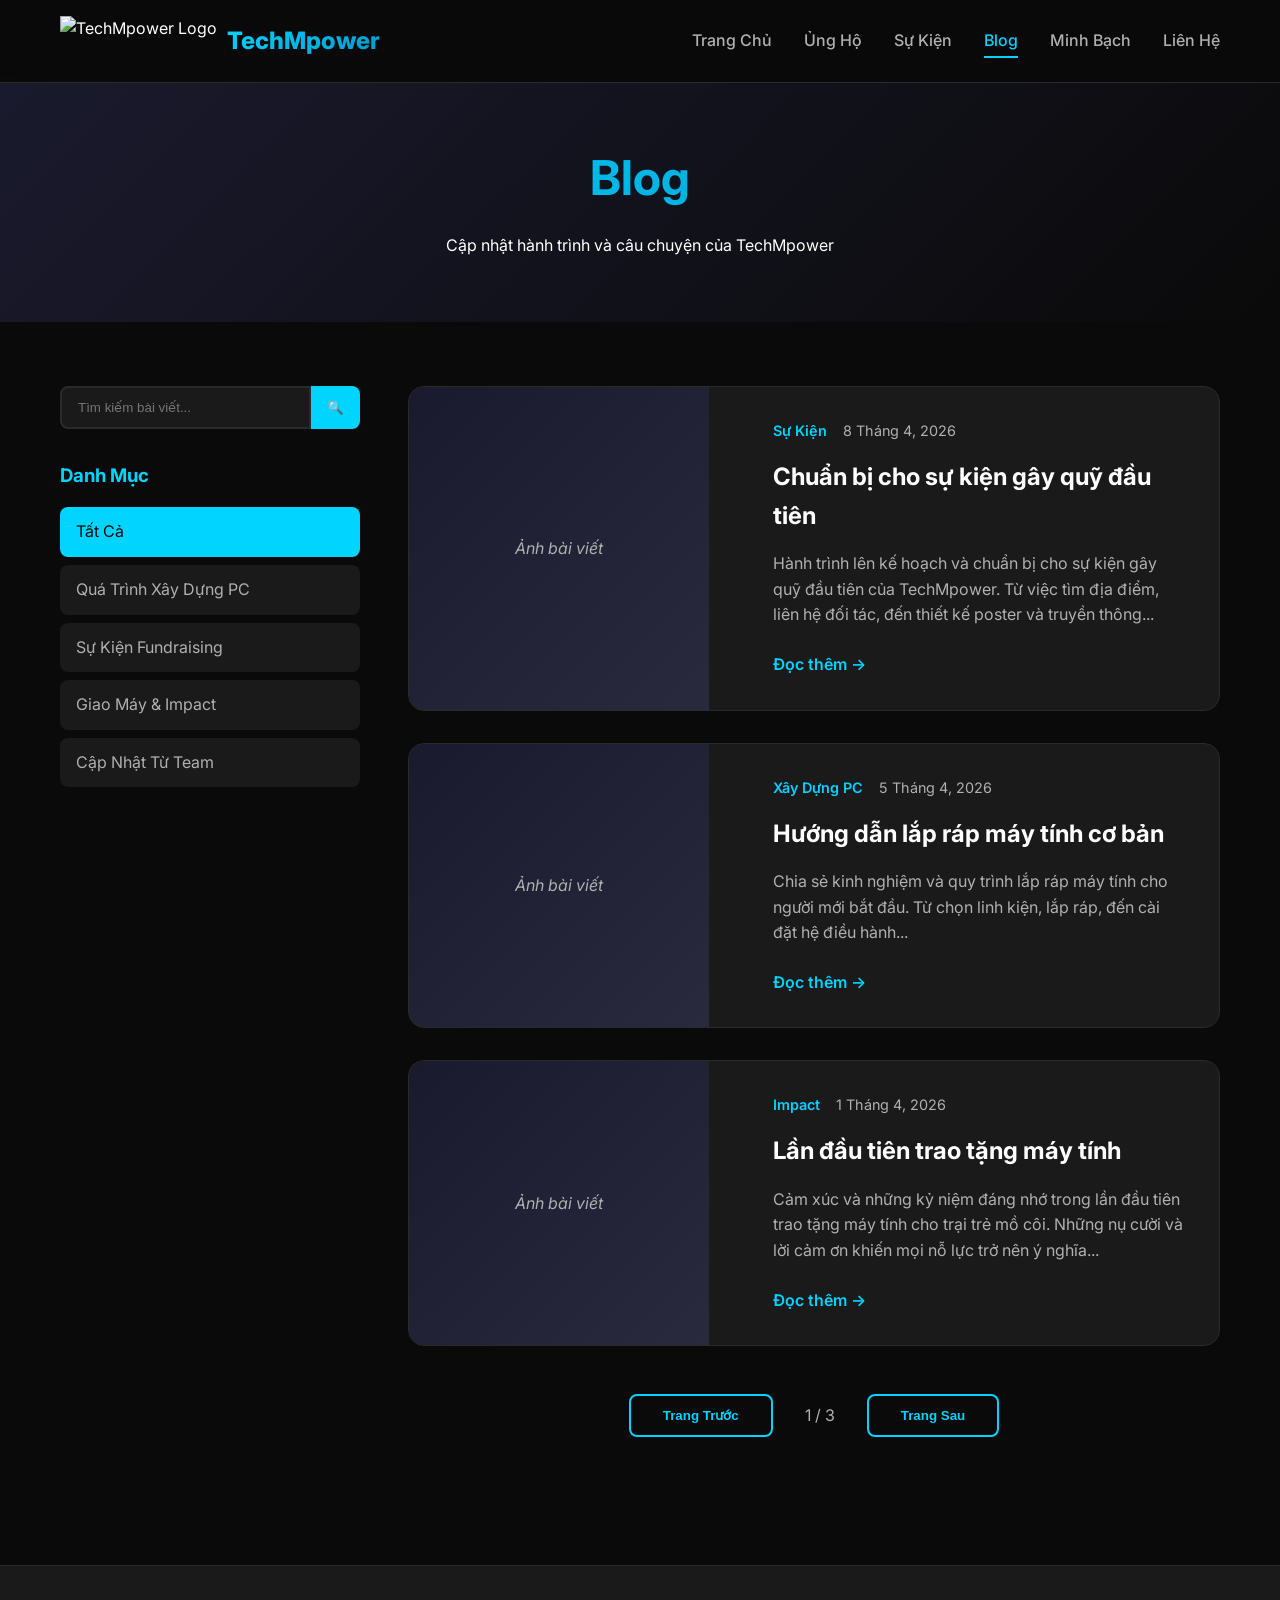
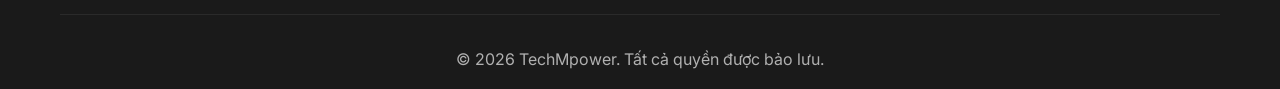
==== blog.html @ a967f3a5 "fix files structure" ====
<!DOCTYPE html>
<html lang="vi">
<head>
    <meta charset="UTF-8">
    <meta name="viewport" content="width=device-width, initial-scale=1.0">
    <title>Blog - TechMpower</title>
    <link rel="stylesheet" href="css/style.css">
    <link href="https://fonts.googleapis.com/css2?family=Inter:wght@300;400;600;700;800&display=swap" rel="stylesheet">
</head>
<body>
    <!-- PRELOADER -->
    <div class="preloader">
        <div class="preloader-content">
            <img src="logo.png" alt="TechMpower" class="preloader-logo">
            <div class="preloader-text">TechMpower</div>
            <div class="preloader-bar"></div>
        </div>
    </div>

    <nav class="navbar">
        <div class="container">
            <div class="nav-brand">
                <img src="logo.png" alt="TechMpower Logo" class="logo">
                <span class="brand-text">TechMpower</span>
            </div>
            <ul class="nav-menu">
                <li><a href="index.html">Trang Chủ</a></li>
                <li><a href="donate.html">Ủng Hộ</a></li>
                <li><a href="events.html">Sự Kiện</a></li>
                <li><a href="blog.html" class="active">Blog</a></li>
                <li><a href="transparency.html">Minh Bạch</a></li>
                <li><a href="contact.html">Liên Hệ</a></li>
            </ul>
            <div class="hamburger">
                <span></span>
                <span></span>
                <span></span>
            </div>
        </div>
    </nav>

    <section class="page-header reveal">
        <div class="container">
            <h1>Blog</h1>
            <p>Cập nhật hành trình và câu chuyện của TechMpower</p>
        </div>
    </section>

    <section class="blog-section reveal reveal-delay-1">
        <div class="container">
            <div class="blog-layout">
                <aside class="blog-sidebar reveal">
                    <div class="search-box">
                        <input type="text" placeholder="Tìm kiếm bài viết...">
                        <button>🔍</button>
                    </div>

                    <div class="categories">
                        <h3>Danh Mục</h3>
                        <ul>
                            <li><a href="#" class="active">Tất Cả</a></li>
                            <li><a href="#">Quá Trình Xây Dựng PC</a></li>
                            <li><a href="#">Sự Kiện Fundraising</a></li>
                            <li><a href="#">Giao Máy & Impact</a></li>
                            <li><a href="#">Cập Nhật Từ Team</a></li>
                        </ul>
                    </div>
                </aside>

                <main class="blog-main">
                    <div class="blog-posts">
                        <article class="blog-post-card reveal">
                            <div class="post-image placeholder">Ảnh bài viết</div>
                            <div class="post-content">
                                <div class="post-meta">
                                    <span class="category">Sự Kiện</span>
                                    <span class="date">8 Tháng 4, 2026</span>
                                </div>
                                <h3>Chuẩn bị cho sự kiện gây quỹ đầu tiên</h3>
                                <p>Hành trình lên kế hoạch và chuẩn bị cho sự kiện gây quỹ đầu tiên của TechMpower. Từ việc tìm địa điểm, liên hệ đối tác, đến thiết kế poster và truyền thông...</p>
                                <a href="#" class="read-more">Đọc thêm →</a>
                            </div>
                        </article>

                        <article class="blog-post-card reveal reveal-delay-1">
                            <div class="post-image placeholder">Ảnh bài viết</div>
                            <div class="post-content">
                                <div class="post-meta">
                                    <span class="category">Xây Dựng PC</span>
                                    <span class="date">5 Tháng 4, 2026</span>
                                </div>
                                <h3>Hướng dẫn lắp ráp máy tính cơ bản</h3>
                                <p>Chia sẻ kinh nghiệm và quy trình lắp ráp máy tính cho người mới bắt đầu. Từ chọn linh kiện, lắp ráp, đến cài đặt hệ điều hành...</p>
                                <a href="#" class="read-more">Đọc thêm →</a>
                            </div>
                        </article>

                        <article class="blog-post-card reveal reveal-delay-2">
                            <div class="post-image placeholder">Ảnh bài viết</div>
                            <div class="post-content">
                                <div class="post-meta">
                                    <span class="category">Impact</span>
                                    <span class="date">1 Tháng 4, 2026</span>
                                </div>
                                <h3>Lần đầu tiên trao tặng máy tính</h3>
                                <p>Cảm xúc và những kỷ niệm đáng nhớ trong lần đầu tiên trao tặng máy tính cho trại trẻ mồ côi. Những nụ cười và lời cảm ơn khiến mọi nỗ lực trở nên ý nghĩa...</p>
                                <a href="#" class="read-more">Đọc thêm →</a>
                            </div>
                        </article>
                    </div>

                    <div class="pagination reveal">
                        <button class="btn btn-secondary">Trang Trước</button>
                        <span class="page-numbers">1 / 3</span>
                        <button class="btn btn-secondary">Trang Sau</button>
                    </div>
                </main>
            </div>
        </div>
    </section>

    <footer class="footer reveal">
        <div class="container">
            <div class="footer-bottom">
                <p>&copy; 2026 TechMpower. Tất cả quyền được bảo lưu.</p>
            </div>
        </div>
    </footer>

    <script src="js/main.js"></script>
</body>
</html>
---- css/style.css ----
/* CSS Variables */
:root {
    --primary-color: #00d4ff;
    --secondary-color: #0099cc;
    --dark-bg: #0a0a0a;
    --card-bg: #1a1a1a;
    --text-primary: #ffffff;
    --text-secondary: #b0b0b0;
    --border-color: #2a2a2a;
    --success-color: #00ff88;
    --gradient-primary: linear-gradient(135deg, #00d4ff 0%, #0099cc 100%);
}

/* Reset & Base Styles */
* {
    margin: 0;
    padding: 0;
    box-sizing: border-box;
}

body {
    font-family: 'Inter', sans-serif;
    background-color: var(--dark-bg);
    color: var(--text-primary);
    line-height: 1.6;
    overflow-x: hidden;
}

.container {
    max-width: 1200px;
    margin: 0 auto;
    padding: 0 20px;
}

a {
    text-decoration: none;
    color: inherit;
    transition: all 0.3s ease;
}

/* Navigation */
.navbar {
    background: rgba(10, 10, 10, 0.95);
    backdrop-filter: blur(10px);
    position: fixed;
    width: 100%;
    top: 0;
    z-index: 1000;
    border-bottom: 1px solid var(--border-color);
}

.navbar .container {
    display: flex;
    justify-content: space-between;
    align-items: center;
    padding: 1rem 20px;
}

.nav-brand {
    display: flex;
    align-items: center;
    gap: 10px;
}

.logo {
    height: 50px;
    width: auto;
}

.brand-text {
    font-size: 1.5rem;
    font-weight: 800;
    background: var(--gradient-primary);
    -webkit-background-clip: text;
    -webkit-text-fill-color: transparent;
    background-clip: text;
}

.nav-menu {
    display: flex;
    list-style: none;
    gap: 2rem;
}

.nav-menu a {
    color: var(--text-secondary);
    font-weight: 500;
    position: relative;
    padding: 0.5rem 0;
}

.nav-menu a:hover,
.nav-menu a.active {
    color: var(--primary-color);
}

.nav-menu a::after {
    content: '';
    position: absolute;
    bottom: 0;
    left: 0;
    width: 0;
    height: 2px;
    background: var(--primary-color);
    transition: width 0.3s ease;
}

.nav-menu a:hover::after,
.nav-menu a.active::after {
    width: 100%;
}

.hamburger {
    display: none;
    flex-direction: column;
    gap: 5px;
    cursor: pointer;
}

.hamburger span {
    width: 25px;
    height: 3px;
    background: var(--text-primary);
    transition: all 0.3s ease;
}

/* Buttons */
.btn {
    display: inline-block;
    padding: 0.75rem 2rem;
    border-radius: 8px;
    font-weight: 600;
    cursor: pointer;
    border: none;
    transition: all 0.3s ease;
    text-align: center;
}

.btn-primary {
    background: var(--gradient-primary);
    color: var(--dark-bg);
}

.btn-primary:hover {
    transform: translateY(-2px);
    box-shadow: 0 10px 30px rgba(0, 212, 255, 0.3);
}

.btn-secondary {
    background: transparent;
    color: var(--primary-color);
    border: 2px solid var(--primary-color);
}

.btn-secondary:hover {
    background: var(--primary-color);
    color: var(--dark-bg);
}

.btn-outline {
    background: transparent;
    color: var(--text-primary);
    border: 2px solid var(--border-color);
}

.btn-outline:hover {
    border-color: var(--primary-color);
    color: var(--primary-color);
}

.btn-large {
    padding: 1rem 3rem;
    font-size: 1.1rem;
}

/* Hero Section */
.hero {
    margin-top: 76px;
    min-height: 90vh;
    display: flex;
    align-items: center;
    justify-content: center;
    position: relative;
    background: radial-gradient(circle at center, #1a1a2e 0%, var(--dark-bg) 100%);
    overflow: hidden;
}

.hero::before {
    content: '';
    position: absolute;
    width: 200%;
    height: 200%;
    background: repeating-linear-gradient(
        45deg,
        transparent,
        transparent 10px,
        rgba(0, 212, 255, 0.03) 10px,
        rgba(0, 212, 255, 0.03) 20px
    );
    animation: slide 20s linear infinite;
}

@keyframes slide {
    0% { transform: translate(-50%, -50%); }
    100% { transform: translate(0, 0); }
}

.hero-content {
    text-align: center;
    z-index: 1;
    max-width: 800px;
    padding: 2rem;
}

.hero-title {
    font-size: 3.5rem;
    font-weight: 800;
    margin-bottom: 1rem;
    line-height: 1.2;
}

.hero-title .highlight {
    background: var(--gradient-primary);
    -webkit-background-clip: text;
    -webkit-text-fill-color: transparent;
    background-clip: text;
}

.hero-subtitle {
    font-size: 1.5rem;
    color: var(--text-secondary);
    margin-bottom: 2rem;
}

/* Impact Banner */
.impact-banner {
    background: var(--gradient-primary);
    padding: 3rem 0;
    text-align: center;
}

.banner-content h2 {
    font-size: 2.5rem;
    margin: 1rem 0;
    color: var(--dark-bg);
}

.banner-icon {
    font-size: 4rem;
}

/* Impact Counters */
.impact-counters {
    padding: 4rem 0;
    background: var(--card-bg);
}

.counters-grid {
    display: grid;
    grid-template-columns: repeat(auto-fit, minmax(250px, 1fr));
    gap: 2rem;
    text-align: center;
}

.counter-item {
    padding: 2rem;
}

.counter-number {
    font-size: 3rem;
    font-weight: 800;
    color: var(--primary-color);
    margin-bottom: 0.5rem;
}

.counter-label {
    color: var(--text-secondary);
    font-size: 1.1rem;
}

/* Section Headers */
.section-header {
    text-align: center;
    margin-bottom: 3rem;
}

.section-header h2 {
    font-size: 2.5rem;
    margin-bottom: 1rem;
}

.divider {
    width: 80px;
    height: 4px;
    background: var(--gradient-primary);
    margin: 0 auto;
    border-radius: 2px;
}

/* About Section */
.about-section {
    padding: 5rem 0;
}

.about-content {
    max-width: 800px;
    margin: 0 auto;
    text-align: center;
    font-size: 1.2rem;
    color: var(--text-secondary);
}

.about-content p {
    margin-bottom: 1.5rem;
}

/* Process Section */
.process-section {
    padding: 5rem 0;
    background: var(--card-bg);
}

.process-grid {
    display: grid;
    grid-template-columns: repeat(auto-fit, minmax(300px, 1fr));
    gap: 2rem;
}

.process-card {
    background: var(--dark-bg);
    padding: 3rem 2rem;
    border-radius: 16px;
    text-align: center;
    border: 1px solid var(--border-color);
    transition: all 0.3s ease;
    position: relative;
    overflow: hidden;
}

.process-card::before {
    content: '';
    position: absolute;
    top: 0;
    left: 0;
    width: 100%;
    height: 4px;
    background: var(--gradient-primary);
    transform: scaleX(0);
    transition: transform 0.3s ease;
}

.process-card:hover {
    transform: translateY(-10px);
    border-color: var(--primary-color);
}

.process-card:hover::before {
    transform: scaleX(1);
}

.process-number {
    font-size: 4rem;
    font-weight: 800;
    color: rgba(0, 212, 255, 0.1);
    position: absolute;
    top: 1rem;
    right: 2rem;
}

.process-icon {
    font-size: 3rem;
    margin-bottom: 1rem;
}

.process-card h3 {
    font-size: 1.5rem;
    margin-bottom: 1rem;
    color: var(--primary-color);
}

/* YouTube Section */
.youtube-section {
    padding: 5rem 0;
}

.youtube-placeholder {
    background: var(--card-bg);
    border: 2px dashed var(--border-color);
    border-radius: 16px;
    padding: 5rem 2rem;
    text-align: center;
}

.placeholder-content {
    max-width: 600px;
    margin: 0 auto;
}

.placeholder-icon {
    font-size: 5rem;
    margin-bottom: 1rem;
}

/* Blog Preview */
.blog-preview {
    padding: 5rem 0;
    background: var(--card-bg);
}

.blog-grid {
    display: grid;
    grid-template-columns: repeat(auto-fit, minmax(300px, 1fr));
    gap: 2rem;
    margin-bottom: 3rem;
}

.blog-card {
    background: var(--dark-bg);
    border-radius: 16px;
    overflow: hidden;
    border: 1px solid var(--border-color);
    transition: all 0.3s ease;
}

.blog-card:hover {
    transform: translateY(-5px);
    border-color: var(--primary-color);
}

.blog-image {
    height: 200px;
    background: linear-gradient(135deg, #1a1a2e 0%, #2a2a3e 100%);
    display: flex;
    align-items: center;
    justify-content: center;
    color: var(--text-secondary);
}

.blog-content {
    padding: 1.5rem;
}

.blog-category {
    display: inline-block;
    padding: 0.25rem 0.75rem;
    background: rgba(0, 212, 255, 0.1);
    color: var(--primary-color);
    border-radius: 20px;
    font-size: 0.85rem;
    margin-bottom: 1rem;
}

.blog-content h3 {
    margin-bottom: 1rem;
    font-size: 1.3rem;
}

.blog-content p {
    color: var(--text-secondary);
    margin-bottom: 1rem;
}

.read-more {
    color: var(--primary-color);
    font-weight: 600;
}

.text-center {
    text-align: center;
}

/* Page Header */
.page-header {
    margin-top: 76px;
    padding: 4rem 0;
    background: linear-gradient(135deg, #1a1a2e 0%, var(--dark-bg) 100%);
    text-align: center;
}

.page-header h1 {
    font-size: 3rem;
    margin-bottom: 1rem;
    background: var(--gradient-primary);
    -webkit-background-clip: text;
    -webkit-text-fill-color: transparent;
    background-clip: text;
}

/* Donate Page Styles */
.donation-section {
    padding: 4rem 0;
}

.donation-banner {
    background: var(--gradient-primary);
    padding: 2rem;
    border-radius: 16px;
    text-align: center;
    margin-bottom: 3rem;
}

.donation-banner h2 {
    color: var(--dark-bg);
    font-size: 2rem;
}

.donation-tiers {
    display: grid;
    grid-template-columns: repeat(auto-fit, minmax(280px, 1fr));
    gap: 2rem;
    margin-bottom: 4rem;
}

.tier-card {
    background: var(--card-bg);
    padding: 2.5rem 2rem;
    border-radius: 16px;
    border: 2px solid var(--border-color);
    text-align: center;
    position: relative;
    transition: all 0.3s ease;
}

.tier-card.featured {
    border-color: var(--primary-color);
    transform: scale(1.05);
}

.tier-badge {
    position: absolute;
    top: -12px;
    left: 50%;
    transform: translateX(-50%);
    background: var(--gradient-primary);
    color: var(--dark-bg);
    padding: 0.5rem 1.5rem;
    border-radius: 20px;
    font-weight: 700;
    font-size: 0.9rem;
}

.tier-price {
    font-size: 2rem;
    font-weight: 800;
    color: var(--primary-color);
    margin: 1.5rem 0;
}

.tier-features {
    list-style: none;
    margin: 2rem 0;
    text-align: left;
}

.tier-features li {
    padding: 0.75rem 0;
    border-bottom: 1px solid var(--border-color);
    color: var(--text-secondary);
}

.tier-features li:last-child {
    border-bottom: none;
}

.custom-input {
    width: 100%;
    padding: 1rem;
    background: var(--dark-bg);
    border: 2px solid var(--border-color);
    border-radius: 8px;
    color: var(--text-primary);
    font-size: 1.1rem;
    margin-bottom: 1rem;
    text-align: center;
}

.payment-methods {
    margin-bottom: 4rem;
}

.payment-methods h3 {
    text-align: center;
    font-size: 2rem;
    margin-bottom: 2rem;
}

.payment-grid {
    display: grid;
    grid-template-columns: repeat(auto-fit, minmax(300px, 1fr));
    gap: 2rem;
    margin-bottom: 2rem;
}

.payment-card {
    background: var(--card-bg);
    padding: 2rem;
    border-radius: 16px;
    border: 1px solid var(--border-color);
}

.payment-card h4 {
    margin-bottom: 1.5rem;
    color: var(--primary-color);
}

.qr-placeholder {
    background: var(--dark-bg);
    border: 2px dashed var(--border-color);
    border-radius: 8px;
    padding: 3rem 1rem;
    text-align: center;
    margin-bottom: 1.5rem;
}

.bank-info p {
    margin: 0.75rem 0;
    color: var(--text-secondary);
}

.payment-instruction {
    background: var(--card-bg);
    padding: 2rem;
    border-radius: 16px;
    border-left: 4px solid var(--primary-color);
}

.payment-instruction ol {
    margin-left: 1.5rem;
    color: var(--text-secondary);
}

.payment-instruction li {
    margin: 0.75rem 0;
}

.progress-section {
    background: var(--card-bg);
    padding: 3rem 2rem;
    border-radius: 16px;
    margin-bottom: 3rem;
}

.progress-section h3 {
    text-align: center;
    margin-bottom: 2rem;
    font-size: 1.8rem;
}

.progress-container {
    max-width: 800px;
    margin: 0 auto;
}

.progress-info {
    display: flex;
    justify-content: space-between;
    margin-bottom: 1rem;
    color: var(--text-secondary);
}

.progress-bar {
    height: 30px;
    background: var(--dark-bg);
    border-radius: 15px;
    overflow: hidden;
    margin-bottom: 1rem;
}

.progress-fill {
    height: 100%;
    background: var(--gradient-primary);
    border-radius: 15px;
    transition: width 0.5s ease;
}

.progress-text {
    text-align: center;
    color: var(--text-secondary);
}

.transparency-notice {
    text-align: center;
    padding: 3rem;
    background: var(--card-bg);
    border-radius: 16px;
}

.transparency-notice h3 {
    font-size: 2rem;
    margin-bottom: 1rem;
    color: var(--success-color);
}

/* Events Page */
.events-section {
    padding: 4rem 0;
}

.section-title {
    font-size: 2rem;
    margin: 3rem 0 2rem;
    padding-bottom: 1rem;
    border-bottom: 2px solid var(--border-color);
}

.events-list {
    display: flex;
    flex-direction: column;
    gap: 2rem;
}

.event-card {
    display: flex;
    gap: 2rem;
    background: var(--card-bg);
    padding: 2rem;
    border-radius: 16px;
    border: 1px solid var(--border-color);
    transition: all 0.3s ease;
}

.event-card:hover {
    border-color: var(--primary-color);
    transform: translateX(10px);
}

.event-card.past {
    opacity: 0.7;
}

.event-date {
    display: flex;
    flex-direction: column;
    align-items: center;
    justify-content: center;
    background: var(--gradient-primary);
    color: var(--dark-bg);
    padding: 1.5rem;
    border-radius: 12px;
    min-width: 100px;
}

.event-date .day {
    font-size: 2.5rem;
    font-weight: 800;
    line-height: 1;
}

.event-date .month {
    font-size: 1rem;
    font-weight: 600;
}

.event-content h3 {
    font-size: 1.5rem;
    margin-bottom: 0.5rem;
    color: var(--primary-color);
}

.event-meta {
    color: var(--text-secondary);
    margin-bottom: 1rem;
}

.event-tags {
    display: flex;
    gap: 0.5rem;
    margin-top: 1rem;
}

.tag {
    padding: 0.25rem 0.75rem;
    background: rgba(0, 212, 255, 0.1);
    color: var(--primary-color);
    border-radius: 20px;
    font-size: 0.85rem;
}

.event-result {
    margin-top: 1rem;
    padding: 1rem;
    background: rgba(0, 255, 136, 0.1);
    border-left: 4px solid var(--success-color);
    border-radius: 4px;
}

/* Blog Page */
.blog-section {
    padding: 4rem 0;
}

.blog-layout {
    display: grid;
    grid-template-columns: 300px 1fr;
    gap: 3rem;
}

.blog-sidebar {
    position: sticky;
    top: 100px;
    height: fit-content;
}

.search-box {
    display: flex;
    margin-bottom: 2rem;
}

.search-box input {
    flex: 1;
    padding: 0.75rem 1rem;
    background: var(--card-bg);
    border: 2px solid var(--border-color);
    border-radius: 8px 0 0 8px;
    color: var(--text-primary);
}

.search-box button {
    padding: 0.75rem 1rem;
    background: var(--primary-color);
    border: none;
    border-radius: 0 8px 8px 0;
    cursor: pointer;
}

.categories h3 {
    margin-bottom: 1rem;
    color: var(--primary-color);
}

.categories ul {
    list-style: none;
}

.categories li {
    margin: 0.5rem 0;
}

.categories a {
    display: block;
    padding: 0.75rem 1rem;
    background: var(--card-bg);
    border-radius: 8px;
    color: var(--text-secondary);
    transition: all 0.3s ease;
}

.categories a:hover,
.categories a.active {
    background: var(--primary-color);
    color: var(--dark-bg);
}

.blog-posts {
    display: flex;
    flex-direction: column;
    gap: 2rem;
}

.blog-post-card {
    display: flex;
    gap: 2rem;
    background: var(--card-bg);
    border-radius: 16px;
    overflow: hidden;
    border: 1px solid var(--border-color);
    transition: all 0.3s ease;
}

.blog-post-card:hover {
    border-color: var(--primary-color);
}

.post-image {
    width: 300px;
    min-height: 200px;
    background: linear-gradient(135deg, #1a1a2e 0%, #2a2a3e 100%);
    display: flex;
    align-items: center;
    justify-content: center;
    color: var(--text-secondary);
}

.post-content {
    padding: 2rem;
    flex: 1;
}

.post-meta {
    display: flex;
    gap: 1rem;
    margin-bottom: 1rem;
    font-size: 0.9rem;
}

.post-meta .category {
    color: var(--primary-color);
    font-weight: 600;
}

.post-meta .date {
    color: var(--text-secondary);
}

.post-content h3 {
    font-size: 1.5rem;
    margin-bottom: 1rem;
}

.post-content p {
    color: var(--text-secondary);
    margin-bottom: 1.5rem;
}

.pagination {
    display: flex;
    justify-content: center;
    align-items: center;
    gap: 2rem;
    margin-top: 3rem;
}

.page-numbers {
    color: var(--text-secondary);
}

/* Transparency Page */
.transparency-section {
    padding: 4rem 0;
}

.commitment-box {
    background: var(--card-bg);
    padding: 2rem;
    border-radius: 16px;
    margin-bottom: 3rem;
    border-left: 4px solid var(--success-color);
}

.commitment-box h2 {
    margin-bottom: 1.5rem;
    color: var(--success-color);
}

.commitment-box ul {
    list-style: none;
    display: grid;
    grid-template-columns: repeat(auto-fit, minmax(250px, 1fr));
    gap: 1rem;
}

.commitment-box li {
    padding: 0.5rem 0;
    color: var(--text-secondary);
}

.financial-overview {
    margin-bottom: 4rem;
}

.financial-overview h3 {
    text-align: center;
    margin-bottom: 2rem;
    font-size: 2rem;
}

.overview-cards {
    display: grid;
    grid-template-columns: repeat(auto-fit, minmax(250px, 1fr));
    gap: 2rem;
}

.overview-card {
    background: var(--card-bg);
    padding: 2rem;
    border-radius: 16px;
    text-align: center;
    border: 1px solid var(--border-color);
}

.overview-card h4 {
    color: var(--text-secondary);
    margin-bottom: 1rem;
}

.overview-card .amount {
    font-size: 2rem;
    font-weight: 800;
    color: var(--primary-color);
}

.cost-breakdown {
    background: var(--card-bg);
    padding: 3rem;
    border-radius: 16px;
    margin-bottom: 4rem;
}

.cost-breakdown h3 {
    margin-bottom: 2rem;
    font-size: 1.8rem;
}

.breakdown-list {
    max-width: 600px;
    margin: 0 auto;
}

.breakdown-item {
    display: flex;
    justify-content: space-between;
    padding: 1rem 0;
    border-bottom: 1px solid var(--border-color);
    color: var(--text-secondary);
}

.breakdown-total {
    display: flex;
    justify-content: space-between;
    padding: 1.5rem 0;
    font-weight: 800;
    font-size: 1.2rem;
    color: var(--primary-color);
    border-top: 2px solid var(--primary-color);
    margin-top: 1rem;
}

.recent-transactions {
    margin-bottom: 4rem;
}

.recent-transactions h3 {
    margin-bottom: 2rem;
    font-size: 1.8rem;
}

.table-container {
    overflow-x: auto;
}

.transactions-table {
    width: 100%;
    background: var(--card-bg);
    border-radius: 16px;
    overflow: hidden;
    border: 1px solid var(--border-color);
}

.transactions-table th,
.transactions-table td {
    padding: 1rem;
    text-align: left;
    border-bottom: 1px solid var(--border-color);
}

.transactions-table th {
    background: var(--dark-bg);
    font-weight: 600;
    color: var(--primary-color);
}

.transactions-table a {
    color: var(--primary-color);
}

.delivery-proof {
    margin-bottom: 4rem;
}

.delivery-proof h3 {
    margin-bottom: 2rem;
    font-size: 1.8rem;
}

.proof-grid {
    display: grid;
    grid-template-columns: repeat(auto-fit, minmax(300px, 1fr));
    gap: 2rem;
}

.proof-item {
    background: var(--card-bg);
    border: 2px dashed var(--border-color);
    border-radius: 16px;
    padding: 3rem 2rem;
    text-align: center;
    color: var(--text-secondary);
}

/* Contact Page */
.contact-section {
    padding: 4rem 0;
}

.contact-grid {
    display: grid;
    grid-template-columns: 1fr 1fr;
    gap: 4rem;
}

.contact-form-wrapper h3,
.contact-info h4 {
    margin-bottom: 2rem;
    font-size: 1.8rem;
    color: var(--primary-color);
}

.contact-form .form-group {
    margin-bottom: 1.5rem;
}

.contact-form label {
    display: block;
    margin-bottom: 0.5rem;
    color: var(--text-secondary);
}

.contact-form input,
.contact-form textarea {
    width: 100%;
    padding: 1rem;
    background: var(--card-bg);
    border: 2px solid var(--border-color);
    border-radius: 8px;
    color: var(--text-primary);
    font-family: inherit;
    transition: border-color 0.3s ease;
}

.contact-form input:focus,
.contact-form textarea:focus {
    outline: none;
    border-color: var(--primary-color);
}

.info-card {
    background: var(--card-bg);
    padding: 2rem;
    border-radius: 16px;
    margin-bottom: 2rem;
}

.info-item {
    display: flex;
    gap: 1rem;
    margin: 1.5rem 0;
    align-items: flex-start;
}

.info-item .icon {
    font-size: 1.5rem;
}

.info-item strong {
    display: block;
    margin-bottom: 0.25rem;
    color: var(--primary-color);
}

.info-item p {
    color: var(--text-secondary);
}

.social-grid {
    display: grid;
    grid-template-columns: repeat(3, 1fr);
    gap: 1rem;
}

.social-link {
    display: flex;
    flex-direction: column;
    align-items: center;
    padding: 1.5rem;
    background: var(--card-bg);
    border-radius: 12px;
    border: 2px solid var(--border-color);
    transition: all 0.3s ease;
}

.social-link:hover {
    border-color: var(--primary-color);
    transform: translateY(-5px);
}

.social-link span {
    font-size: 2rem;
    margin-bottom: 0.5rem;
}

/* Footer */
.footer {
    background: var(--card-bg);
    padding: 3rem 0 1rem;
    margin-top: 4rem;
    border-top: 1px solid var(--border-color);
}

.footer-content {
    display: grid;
    grid-template-columns: repeat(auto-fit, minmax(250px, 1fr));
    gap: 3rem;
    margin-bottom: 2rem;
}

.footer-brand img {
    height: 60px;
    margin-bottom: 1rem;
}

.footer-brand p {
    color: var(--text-secondary);
}

.footer-links h4,
.footer-contact h4 {
    margin-bottom: 1.5rem;
    color: var(--primary-color);
}

.footer-links ul {
    list-style: none;
}

.footer-links li {
    margin: 0.75rem 0;
}

.footer-links a {
    color: var(--text-secondary);
}

.footer-links a:hover {
    color: var(--primary-color);
}

.footer-contact p {
    color: var(--text-secondary);
    margin: 0.75rem 0;
}

.footer-bottom {
    text-align: center;
    padding-top: 2rem;
    border-top: 1px solid var(--border-color);
    color: var(--text-secondary);
}

/* Placeholder styling */
.placeholder {
    background: linear-gradient(135deg, #1a1a2e 0%, #2a2a3e 100%);
    display: flex;
    align-items: center;
    justify-content: center;
    color: var(--text-secondary);
    font-style: italic;
}

/* Responsive Design */
@media (max-width: 968px) {
    .nav-menu {
        position: fixed;
        left: -100%;
        top: 76px;
        flex-direction: column;
        background: var(--card-bg);
        width: 100%;
        text-align: center;
        transition: 0.3s;
        padding: 2rem 0;
        gap: 0;
    }

    .nav-menu.active {
        left: 0;
    }

    .nav-menu li {
        margin: 1rem 0;
    }

    .hamburger {
        display: flex;
    }

    .hamburger.active span:nth-child(1) {
        transform: rotate(45deg) translate(5px, 5px);
    }

    .hamburger.active span:nth-child(2) {
        opacity: 0;
    }

    .hamburger.active span:nth-child(3) {
        transform: rotate(-45deg) translate(7px, -6px);
    }

    .hero-title {
        font-size: 2.5rem;
    }

    .blog-layout {
        grid-template-columns: 1fr;
    }

    .blog-sidebar {
        position: static;
    }

    .contact-grid {
        grid-template-columns: 1fr;
    }

    .blog-post-card {
        flex-direction: column;
    }

    .post-image {
        width: 100%;
        min-height: 200px;
    }

    .event-card {
        flex-direction: column;
    }

    .tier-card.featured {
        transform: scale(1);
    }
}

@media (max-width: 600px) {
    .hero-title {
        font-size: 2rem;
    }

    .hero-subtitle {
        font-size: 1.2rem;
    }

    .banner-content h2 {
        font-size: 1.5rem;
    }

    .counters-grid {
        grid-template-columns: 1fr;
    }

    .process-grid,
    .donation-tiers,
    .payment-grid {
        grid-template-columns: 1fr;
    }

    .social-grid {
        grid-template-columns: 1fr;
    }
}

/* ========== PRELOADER ========== */
.preloader {
    position: fixed;
    top: 0; left: 0;
    width: 100%; height: 100%;
    background: var(--dark-bg);
    display: flex;
    align-items: center;
    justify-content: center;
    z-index: 9999;
    transition: opacity 0.6s ease, visibility 0.6s ease;
}

.preloader.hidden {
    opacity: 0;
    visibility: hidden;
    pointer-events: none;
}

.preloader-content {
    text-align: center;
}

.preloader-logo {
    width: 120px;
    animation: logoPulse 1.8s infinite ease-in-out;
    filter: drop-shadow(0 0 15px rgba(0, 212, 255, 0.6));
}

.preloader-text {
    font-size: 1.8rem;
    font-weight: 800;
    background: var(--gradient-primary);
    -webkit-background-clip: text;
    -webkit-text-fill-color: transparent;
    background-clip: text;
    margin: 1rem 0 1.5rem;
    letter-spacing: 2px;
}

.preloader-bar {
    width: 220px;
    height: 4px;
    background: var(--card-bg);
    border-radius: 2px;
    overflow: hidden;
    margin: 0 auto;
}

.preloader-bar::after {
    content: '';
    display: block;
    width: 40%;
    height: 100%;
    background: var(--gradient-primary);
    border-radius: 2px;
    animation: loadSlide 1.2s ease-in-out infinite;
}

@keyframes logoPulse {
    0%, 100% { transform: scale(1); filter: drop-shadow(0 0 15px rgba(0, 212, 255, 0.6)); }
    50% { transform: scale(1.08); filter: drop-shadow(0 0 25px rgba(0, 212, 255, 0.9)); }
}

@keyframes loadSlide {
    0% { transform: translateX(-100%); }
    100% { transform: translateX(250%); }
}

/* ========== SCROLL REVEAL ========== */
.reveal {
    opacity: 0;
    transform: translateY(30px);
    transition: opacity 0.8s cubic-bezier(0.4, 0, 0.2, 1), 
                transform 0.8s cubic-bezier(0.4, 0, 0.2, 1);
}

.reveal.active {
    opacity: 1;
    transform: translateY(0);
}

.reveal-delay-1 { transition-delay: 0.1s; }
.reveal-delay-2 { transition-delay: 0.2s; }
.reveal-delay-3 { transition-delay: 0.3s; }

/* Accessibility: Respect reduced motion */
@media (prefers-reduced-motion: reduce) {
    .preloader { display: none; }
    .reveal { opacity: 1; transform: none; transition: none; }
}
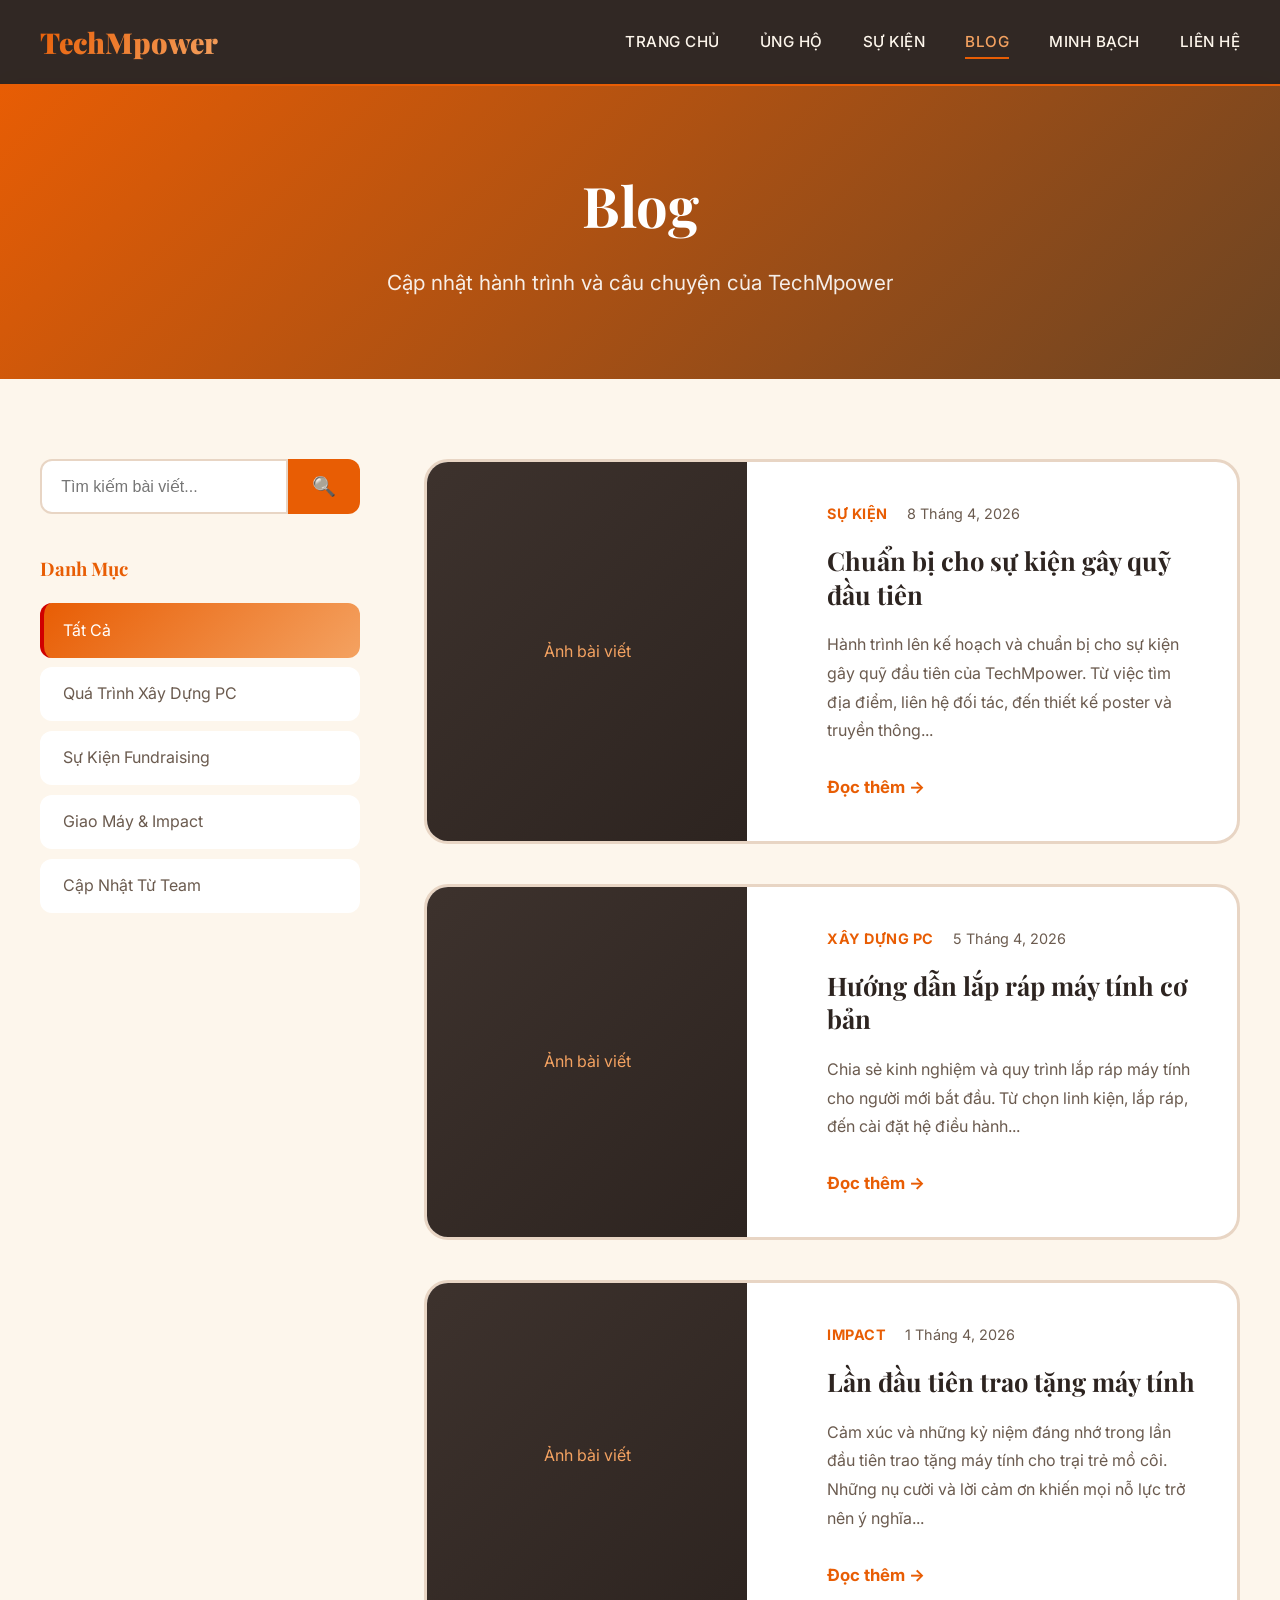
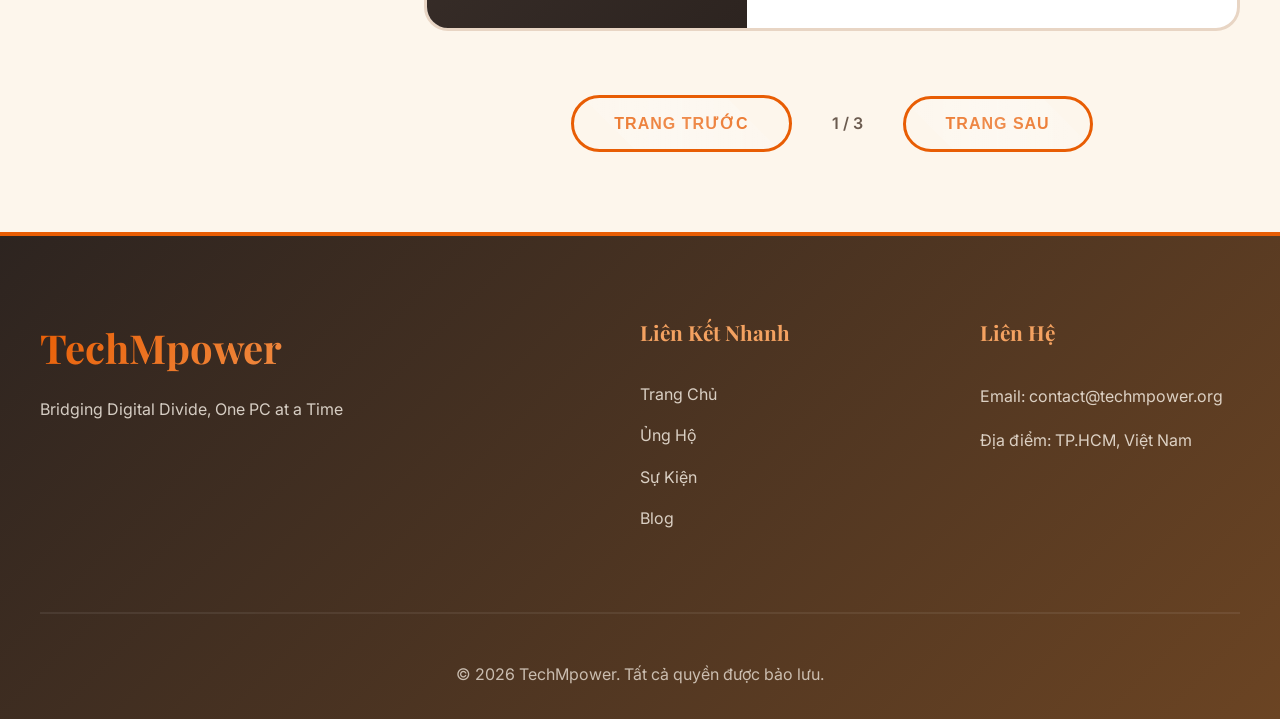
==== commit 20376870: "fff" ====
--- a/blog.html
+++ b/blog.html
@@ -5,22 +5,21 @@
     <meta name="viewport" content="width=device-width, initial-scale=1.0">
     <title>Blog - TechMpower</title>
     <link rel="stylesheet" href="css/style.css">
-    <link href="https://fonts.googleapis.com/css2?family=Inter:wght@300;400;600;700;800&display=swap" rel="stylesheet">
+    <link href="https://fonts.googleapis.com/css2?family=Inter:wght@300;400;600;700;800&family=Playfair+Display:wght@700;900&display=swap" rel="stylesheet">
 </head>
 <body>
     <!-- PRELOADER -->
     <div class="preloader">
         <div class="preloader-content">
-            <img src="logo.png" alt="TechMpower" class="preloader-logo">
-            <div class="preloader-text">TechMpower</div>
+            <div class="preloader-text animated-gradient">TechMpower</div>
             <div class="preloader-bar"></div>
         </div>
     </div>
 
+    <!-- Navigation -->
     <nav class="navbar">
         <div class="container">
             <div class="nav-brand">
-                <img src="logo.png" alt="TechMpower Logo" class="logo">
                 <span class="brand-text">TechMpower</span>
             </div>
             <ul class="nav-menu">
@@ -39,23 +38,25 @@
         </div>
     </nav>
 
-    <section class="page-header reveal">
+    <!-- Page Header -->
+    <section class="page-header page-header-warm reveal">
         <div class="container">
-            <h1>Blog</h1>
-            <p>Cập nhật hành trình và câu chuyện của TechMpower</p>
+            <h1 class="page-title-editorial">Blog</h1>
+            <p class="page-subtitle-editorial">Cập nhật hành trình và câu chuyện của TechMpower</p>
         </div>
     </section>
 
-    <section class="blog-section reveal reveal-delay-1">
+    <!-- Blog Section -->
+    <section class="blog-section blog-warm reveal reveal-delay-1">
         <div class="container">
-            <div class="blog-layout">
-                <aside class="blog-sidebar reveal">
-                    <div class="search-box">
+            <div class="blog-layout blog-layout-editorial">
+                <aside class="blog-sidebar blog-sidebar-editorial reveal">
+                    <div class="search-box search-box-editorial">
                         <input type="text" placeholder="Tìm kiếm bài viết...">
                         <button>🔍</button>
                     </div>
 
-                    <div class="categories">
+                    <div class="categories categories-editorial">
                         <h3>Danh Mục</h3>
                         <ul>
                             <li><a href="#" class="active">Tất Cả</a></li>
@@ -68,12 +69,12 @@
                 </aside>
 
                 <main class="blog-main">
-                    <div class="blog-posts">
-                        <article class="blog-post-card reveal">
-                            <div class="post-image placeholder">Ảnh bài viết</div>
+                    <div class="blog-posts blog-posts-editorial">
+                        <article class="blog-post-card blog-post-card-editorial reveal">
+                            <div class="post-image-placeholder">Ảnh bài viết</div>
                             <div class="post-content">
                                 <div class="post-meta">
-                                    <span class="category">Sự Kiện</span>
+                                    <span class="category category-editorial">Sự Kiện</span>
                                     <span class="date">8 Tháng 4, 2026</span>
                                 </div>
                                 <h3>Chuẩn bị cho sự kiện gây quỹ đầu tiên</h3>
@@ -82,11 +83,11 @@
                             </div>
                         </article>
 
-                        <article class="blog-post-card reveal reveal-delay-1">
-                            <div class="post-image placeholder">Ảnh bài viết</div>
+                        <article class="blog-post-card blog-post-card-editorial reveal reveal-delay-1">
+                            <div class="post-image-placeholder">Ảnh bài viết</div>
                             <div class="post-content">
                                 <div class="post-meta">
-                                    <span class="category">Xây Dựng PC</span>
+                                    <span class="category category-editorial">Xây Dựng PC</span>
                                     <span class="date">5 Tháng 4, 2026</span>
                                 </div>
                                 <h3>Hướng dẫn lắp ráp máy tính cơ bản</h3>
@@ -95,11 +96,11 @@
                             </div>
                         </article>
 
-                        <article class="blog-post-card reveal reveal-delay-2">
-                            <div class="post-image placeholder">Ảnh bài viết</div>
+                        <article class="blog-post-card blog-post-card-editorial reveal reveal-delay-2">
+                            <div class="post-image-placeholder">Ảnh bài viết</div>
                             <div class="post-content">
                                 <div class="post-meta">
-                                    <span class="category">Impact</span>
+                                    <span class="category category-editorial">Impact</span>
                                     <span class="date">1 Tháng 4, 2026</span>
                                 </div>
                                 <h3>Lần đầu tiên trao tặng máy tính</h3>
@@ -109,24 +110,48 @@
                         </article>
                     </div>
 
-                    <div class="pagination reveal">
-                        <button class="btn btn-secondary">Trang Trước</button>
+                    <div class="pagination pagination-editorial reveal">
+                        <button class="btn btn-secondary btn-animated">Trang Trước</button>
                         <span class="page-numbers">1 / 3</span>
-                        <button class="btn btn-secondary">Trang Sau</button>
+                        <button class="btn btn-secondary btn-animated">Trang Sau</button>
                     </div>
                 </main>
             </div>
         </div>
     </section>
 
-    <footer class="footer reveal">
+    <!-- Footer -->
+    <footer class="footer footer-warm reveal">
         <div class="container">
+            <div class="footer-content footer-editorial">
+                <div class="footer-brand footer-brand-editorial">
+                    <h3 class="footer-title">TechMpower</h3>
+                    <p>Bridging Digital Divide, One PC at a Time</p>
+                </div>
+                <div class="footer-links">
+                    <h4>Liên Kết Nhanh</h4>
+                    <ul>
+                        <li><a href="index.html">Trang Chủ</a></li>
+                        <li><a href="donate.html">Ủng Hộ</a></li>
+                        <li><a href="events.html">Sự Kiện</a></li>
+                        <li><a href="blog.html">Blog</a></li>
+                    </ul>
+                </div>
+                <div class="footer-contact">
+                    <h4>Liên Hệ</h4>
+                    <p>Email: contact@techmpower.org</p>
+                    <p>Địa điểm: TP.HCM, Việt Nam</p>
+                </div>
+            </div>
             <div class="footer-bottom">
-                <p>&copy; 2026 TechMpower. Tất cả quyền được bảo lưu.</p>
+                <p>&copy; <span id="current-year">2026</span> TechMpower. Tất cả quyền được bảo lưu.</p>
             </div>
         </div>
     </footer>
 
     <script src="js/main.js"></script>
+    <script>
+        document.getElementById('current-year').textContent = new Date().getFullYear();
+    </script>
 </body>
-</html>+</html>
--- a/css/style.css
+++ b/css/style.css
@@ -1,17 +1,32 @@
-/* CSS Variables */
+/* ========== WARM COLOR PALETTE (Humanitarian/Charity Theme) ========== */
 :root {
-    --primary-color: #00d4ff;
-    --secondary-color: #0099cc;
-    --dark-bg: #0a0a0a;
-    --card-bg: #1a1a1a;
-    --text-primary: #ffffff;
-    --text-secondary: #b0b0b0;
-    --border-color: #2a2a2a;
-    --success-color: #00ff88;
-    --gradient-primary: linear-gradient(135deg, #00d4ff 0%, #0099cc 100%);
-}
-
-/* Reset & Base Styles */
+    /* Warm Colors - Based on your image */
+    --primary-color: #E85D04;        /* Warm Orange */
+    --primary-dark: #D00000;         /* Deep Red-Orange */
+    --secondary-color: #F4A261;      /* Golden/Sand */
+    --accent-color: #6B4423;         /* Warm Brown */
+    
+    /* Backgrounds */
+    --dark-bg: #2D2420;              /* Warm Charcoal */
+    --card-bg: #3D322D;              /* Warm Gray-Brown */
+    --light-bg: #FDF6EC;             /* Cream/Beige */
+    
+    /* Text */
+    --text-primary: #2D2420;         /* Dark Brown */
+    --text-secondary: #6B5B4F;       /* Muted Brown */
+    --text-light: #FDF6EC;           /* Cream */
+    
+    /* Borders & Accents */
+    --border-color: #E8D5C4;         /* Warm Beige */
+    --success-color: #2A9D8F;        /* Teal (for success) */
+    
+    /* Gradients */
+    --gradient-primary: linear-gradient(135deg, #E85D04 0%, #F4A261 100%);
+    --gradient-warm: linear-gradient(135deg, #E85D04 0%, #D00000 50%, #F4A261 100%);
+    --gradient-editorial: linear-gradient(135deg, #2D2420 0%, #6B4423 100%);
+}
+
+/* ========== RESET & BASE ========== */
 * {
     margin: 0;
     padding: 0;
@@ -20,16 +35,16 @@
 
 body {
     font-family: 'Inter', sans-serif;
-    background-color: var(--dark-bg);
+    background-color: var(--light-bg);
     color: var(--text-primary);
     line-height: 1.6;
     overflow-x: hidden;
 }
 
 .container {
-    max-width: 1200px;
+    max-width: 1400px;
     margin: 0 auto;
-    padding: 0 20px;
+    padding: 0 40px;
 }
 
 a {
@@ -38,1323 +53,10 @@
     transition: all 0.3s ease;
 }
 
-/* Navigation */
-.navbar {
-    background: rgba(10, 10, 10, 0.95);
-    backdrop-filter: blur(10px);
-    position: fixed;
-    width: 100%;
-    top: 0;
-    z-index: 1000;
-    border-bottom: 1px solid var(--border-color);
-}
-
-.navbar .container {
-    display: flex;
-    justify-content: space-between;
-    align-items: center;
-    padding: 1rem 20px;
-}
-
-.nav-brand {
-    display: flex;
-    align-items: center;
-    gap: 10px;
-}
-
-.logo {
-    height: 50px;
-    width: auto;
-}
-
-.brand-text {
-    font-size: 1.5rem;
-    font-weight: 800;
-    background: var(--gradient-primary);
-    -webkit-background-clip: text;
-    -webkit-text-fill-color: transparent;
-    background-clip: text;
-}
-
-.nav-menu {
-    display: flex;
-    list-style: none;
-    gap: 2rem;
-}
-
-.nav-menu a {
-    color: var(--text-secondary);
-    font-weight: 500;
-    position: relative;
-    padding: 0.5rem 0;
-}
-
-.nav-menu a:hover,
-.nav-menu a.active {
-    color: var(--primary-color);
-}
-
-.nav-menu a::after {
-    content: '';
-    position: absolute;
-    bottom: 0;
-    left: 0;
-    width: 0;
-    height: 2px;
-    background: var(--primary-color);
-    transition: width 0.3s ease;
-}
-
-.nav-menu a:hover::after,
-.nav-menu a.active::after {
-    width: 100%;
-}
-
-.hamburger {
-    display: none;
-    flex-direction: column;
-    gap: 5px;
-    cursor: pointer;
-}
-
-.hamburger span {
-    width: 25px;
-    height: 3px;
-    background: var(--text-primary);
-    transition: all 0.3s ease;
-}
-
-/* Buttons */
-.btn {
-    display: inline-block;
-    padding: 0.75rem 2rem;
-    border-radius: 8px;
-    font-weight: 600;
-    cursor: pointer;
-    border: none;
-    transition: all 0.3s ease;
-    text-align: center;
-}
-
-.btn-primary {
-    background: var(--gradient-primary);
-    color: var(--dark-bg);
-}
-
-.btn-primary:hover {
-    transform: translateY(-2px);
-    box-shadow: 0 10px 30px rgba(0, 212, 255, 0.3);
-}
-
-.btn-secondary {
-    background: transparent;
-    color: var(--primary-color);
-    border: 2px solid var(--primary-color);
-}
-
-.btn-secondary:hover {
-    background: var(--primary-color);
-    color: var(--dark-bg);
-}
-
-.btn-outline {
-    background: transparent;
-    color: var(--text-primary);
-    border: 2px solid var(--border-color);
-}
-
-.btn-outline:hover {
-    border-color: var(--primary-color);
-    color: var(--primary-color);
-}
-
-.btn-large {
-    padding: 1rem 3rem;
-    font-size: 1.1rem;
-}
-
-/* Hero Section */
-.hero {
-    margin-top: 76px;
-    min-height: 90vh;
-    display: flex;
-    align-items: center;
-    justify-content: center;
-    position: relative;
-    background: radial-gradient(circle at center, #1a1a2e 0%, var(--dark-bg) 100%);
-    overflow: hidden;
-}
-
-.hero::before {
-    content: '';
-    position: absolute;
-    width: 200%;
-    height: 200%;
-    background: repeating-linear-gradient(
-        45deg,
-        transparent,
-        transparent 10px,
-        rgba(0, 212, 255, 0.03) 10px,
-        rgba(0, 212, 255, 0.03) 20px
-    );
-    animation: slide 20s linear infinite;
-}
-
-@keyframes slide {
-    0% { transform: translate(-50%, -50%); }
-    100% { transform: translate(0, 0); }
-}
-
-.hero-content {
-    text-align: center;
-    z-index: 1;
-    max-width: 800px;
-    padding: 2rem;
-}
-
-.hero-title {
-    font-size: 3.5rem;
-    font-weight: 800;
-    margin-bottom: 1rem;
-    line-height: 1.2;
-}
-
-.hero-title .highlight {
-    background: var(--gradient-primary);
-    -webkit-background-clip: text;
-    -webkit-text-fill-color: transparent;
-    background-clip: text;
-}
-
-.hero-subtitle {
-    font-size: 1.5rem;
-    color: var(--text-secondary);
-    margin-bottom: 2rem;
-}
-
-/* Impact Banner */
-.impact-banner {
-    background: var(--gradient-primary);
-    padding: 3rem 0;
-    text-align: center;
-}
-
-.banner-content h2 {
-    font-size: 2.5rem;
-    margin: 1rem 0;
-    color: var(--dark-bg);
-}
-
-.banner-icon {
-    font-size: 4rem;
-}
-
-/* Impact Counters */
-.impact-counters {
-    padding: 4rem 0;
-    background: var(--card-bg);
-}
-
-.counters-grid {
-    display: grid;
-    grid-template-columns: repeat(auto-fit, minmax(250px, 1fr));
-    gap: 2rem;
-    text-align: center;
-}
-
-.counter-item {
-    padding: 2rem;
-}
-
-.counter-number {
-    font-size: 3rem;
-    font-weight: 800;
-    color: var(--primary-color);
-    margin-bottom: 0.5rem;
-}
-
-.counter-label {
-    color: var(--text-secondary);
-    font-size: 1.1rem;
-}
-
-/* Section Headers */
-.section-header {
-    text-align: center;
-    margin-bottom: 3rem;
-}
-
-.section-header h2 {
-    font-size: 2.5rem;
-    margin-bottom: 1rem;
-}
-
-.divider {
-    width: 80px;
-    height: 4px;
-    background: var(--gradient-primary);
-    margin: 0 auto;
-    border-radius: 2px;
-}
-
-/* About Section */
-.about-section {
-    padding: 5rem 0;
-}
-
-.about-content {
-    max-width: 800px;
-    margin: 0 auto;
-    text-align: center;
-    font-size: 1.2rem;
-    color: var(--text-secondary);
-}
-
-.about-content p {
-    margin-bottom: 1.5rem;
-}
-
-/* Process Section */
-.process-section {
-    padding: 5rem 0;
-    background: var(--card-bg);
-}
-
-.process-grid {
-    display: grid;
-    grid-template-columns: repeat(auto-fit, minmax(300px, 1fr));
-    gap: 2rem;
-}
-
-.process-card {
-    background: var(--dark-bg);
-    padding: 3rem 2rem;
-    border-radius: 16px;
-    text-align: center;
-    border: 1px solid var(--border-color);
-    transition: all 0.3s ease;
-    position: relative;
-    overflow: hidden;
-}
-
-.process-card::before {
-    content: '';
-    position: absolute;
-    top: 0;
-    left: 0;
-    width: 100%;
-    height: 4px;
-    background: var(--gradient-primary);
-    transform: scaleX(0);
-    transition: transform 0.3s ease;
-}
-
-.process-card:hover {
-    transform: translateY(-10px);
-    border-color: var(--primary-color);
-}
-
-.process-card:hover::before {
-    transform: scaleX(1);
-}
-
-.process-number {
-    font-size: 4rem;
-    font-weight: 800;
-    color: rgba(0, 212, 255, 0.1);
-    position: absolute;
-    top: 1rem;
-    right: 2rem;
-}
-
-.process-icon {
-    font-size: 3rem;
-    margin-bottom: 1rem;
-}
-
-.process-card h3 {
-    font-size: 1.5rem;
-    margin-bottom: 1rem;
-    color: var(--primary-color);
-}
-
-/* YouTube Section */
-.youtube-section {
-    padding: 5rem 0;
-}
-
-.youtube-placeholder {
-    background: var(--card-bg);
-    border: 2px dashed var(--border-color);
-    border-radius: 16px;
-    padding: 5rem 2rem;
-    text-align: center;
-}
-
-.placeholder-content {
-    max-width: 600px;
-    margin: 0 auto;
-}
-
-.placeholder-icon {
-    font-size: 5rem;
-    margin-bottom: 1rem;
-}
-
-/* Blog Preview */
-.blog-preview {
-    padding: 5rem 0;
-    background: var(--card-bg);
-}
-
-.blog-grid {
-    display: grid;
-    grid-template-columns: repeat(auto-fit, minmax(300px, 1fr));
-    gap: 2rem;
-    margin-bottom: 3rem;
-}
-
-.blog-card {
-    background: var(--dark-bg);
-    border-radius: 16px;
-    overflow: hidden;
-    border: 1px solid var(--border-color);
-    transition: all 0.3s ease;
-}
-
-.blog-card:hover {
-    transform: translateY(-5px);
-    border-color: var(--primary-color);
-}
-
-.blog-image {
-    height: 200px;
-    background: linear-gradient(135deg, #1a1a2e 0%, #2a2a3e 100%);
-    display: flex;
-    align-items: center;
-    justify-content: center;
-    color: var(--text-secondary);
-}
-
-.blog-content {
-    padding: 1.5rem;
-}
-
-.blog-category {
-    display: inline-block;
-    padding: 0.25rem 0.75rem;
-    background: rgba(0, 212, 255, 0.1);
-    color: var(--primary-color);
-    border-radius: 20px;
-    font-size: 0.85rem;
-    margin-bottom: 1rem;
-}
-
-.blog-content h3 {
-    margin-bottom: 1rem;
-    font-size: 1.3rem;
-}
-
-.blog-content p {
-    color: var(--text-secondary);
-    margin-bottom: 1rem;
-}
-
-.read-more {
-    color: var(--primary-color);
-    font-weight: 600;
-}
-
-.text-center {
-    text-align: center;
-}
-
-/* Page Header */
-.page-header {
-    margin-top: 76px;
-    padding: 4rem 0;
-    background: linear-gradient(135deg, #1a1a2e 0%, var(--dark-bg) 100%);
-    text-align: center;
-}
-
-.page-header h1 {
-    font-size: 3rem;
-    margin-bottom: 1rem;
-    background: var(--gradient-primary);
-    -webkit-background-clip: text;
-    -webkit-text-fill-color: transparent;
-    background-clip: text;
-}
-
-/* Donate Page Styles */
-.donation-section {
-    padding: 4rem 0;
-}
-
-.donation-banner {
-    background: var(--gradient-primary);
-    padding: 2rem;
-    border-radius: 16px;
-    text-align: center;
-    margin-bottom: 3rem;
-}
-
-.donation-banner h2 {
-    color: var(--dark-bg);
-    font-size: 2rem;
-}
-
-.donation-tiers {
-    display: grid;
-    grid-template-columns: repeat(auto-fit, minmax(280px, 1fr));
-    gap: 2rem;
-    margin-bottom: 4rem;
-}
-
-.tier-card {
-    background: var(--card-bg);
-    padding: 2.5rem 2rem;
-    border-radius: 16px;
-    border: 2px solid var(--border-color);
-    text-align: center;
-    position: relative;
-    transition: all 0.3s ease;
-}
-
-.tier-card.featured {
-    border-color: var(--primary-color);
-    transform: scale(1.05);
-}
-
-.tier-badge {
-    position: absolute;
-    top: -12px;
-    left: 50%;
-    transform: translateX(-50%);
-    background: var(--gradient-primary);
-    color: var(--dark-bg);
-    padding: 0.5rem 1.5rem;
-    border-radius: 20px;
+/* Editorial Typography */
+h1, h2, h3 {
+    font-family: 'Playfair Display', serif;
     font-weight: 700;
-    font-size: 0.9rem;
-}
-
-.tier-price {
-    font-size: 2rem;
-    font-weight: 800;
-    color: var(--primary-color);
-    margin: 1.5rem 0;
-}
-
-.tier-features {
-    list-style: none;
-    margin: 2rem 0;
-    text-align: left;
-}
-
-.tier-features li {
-    padding: 0.75rem 0;
-    border-bottom: 1px solid var(--border-color);
-    color: var(--text-secondary);
-}
-
-.tier-features li:last-child {
-    border-bottom: none;
-}
-
-.custom-input {
-    width: 100%;
-    padding: 1rem;
-    background: var(--dark-bg);
-    border: 2px solid var(--border-color);
-    border-radius: 8px;
-    color: var(--text-primary);
-    font-size: 1.1rem;
-    margin-bottom: 1rem;
-    text-align: center;
-}
-
-.payment-methods {
-    margin-bottom: 4rem;
-}
-
-.payment-methods h3 {
-    text-align: center;
-    font-size: 2rem;
-    margin-bottom: 2rem;
-}
-
-.payment-grid {
-    display: grid;
-    grid-template-columns: repeat(auto-fit, minmax(300px, 1fr));
-    gap: 2rem;
-    margin-bottom: 2rem;
-}
-
-.payment-card {
-    background: var(--card-bg);
-    padding: 2rem;
-    border-radius: 16px;
-    border: 1px solid var(--border-color);
-}
-
-.payment-card h4 {
-    margin-bottom: 1.5rem;
-    color: var(--primary-color);
-}
-
-.qr-placeholder {
-    background: var(--dark-bg);
-    border: 2px dashed var(--border-color);
-    border-radius: 8px;
-    padding: 3rem 1rem;
-    text-align: center;
-    margin-bottom: 1.5rem;
-}
-
-.bank-info p {
-    margin: 0.75rem 0;
-    color: var(--text-secondary);
-}
-
-.payment-instruction {
-    background: var(--card-bg);
-    padding: 2rem;
-    border-radius: 16px;
-    border-left: 4px solid var(--primary-color);
-}
-
-.payment-instruction ol {
-    margin-left: 1.5rem;
-    color: var(--text-secondary);
-}
-
-.payment-instruction li {
-    margin: 0.75rem 0;
-}
-
-.progress-section {
-    background: var(--card-bg);
-    padding: 3rem 2rem;
-    border-radius: 16px;
-    margin-bottom: 3rem;
-}
-
-.progress-section h3 {
-    text-align: center;
-    margin-bottom: 2rem;
-    font-size: 1.8rem;
-}
-
-.progress-container {
-    max-width: 800px;
-    margin: 0 auto;
-}
-
-.progress-info {
-    display: flex;
-    justify-content: space-between;
-    margin-bottom: 1rem;
-    color: var(--text-secondary);
-}
-
-.progress-bar {
-    height: 30px;
-    background: var(--dark-bg);
-    border-radius: 15px;
-    overflow: hidden;
-    margin-bottom: 1rem;
-}
-
-.progress-fill {
-    height: 100%;
-    background: var(--gradient-primary);
-    border-radius: 15px;
-    transition: width 0.5s ease;
-}
-
-.progress-text {
-    text-align: center;
-    color: var(--text-secondary);
-}
-
-.transparency-notice {
-    text-align: center;
-    padding: 3rem;
-    background: var(--card-bg);
-    border-radius: 16px;
-}
-
-.transparency-notice h3 {
-    font-size: 2rem;
-    margin-bottom: 1rem;
-    color: var(--success-color);
-}
-
-/* Events Page */
-.events-section {
-    padding: 4rem 0;
-}
-
-.section-title {
-    font-size: 2rem;
-    margin: 3rem 0 2rem;
-    padding-bottom: 1rem;
-    border-bottom: 2px solid var(--border-color);
-}
-
-.events-list {
-    display: flex;
-    flex-direction: column;
-    gap: 2rem;
-}
-
-.event-card {
-    display: flex;
-    gap: 2rem;
-    background: var(--card-bg);
-    padding: 2rem;
-    border-radius: 16px;
-    border: 1px solid var(--border-color);
-    transition: all 0.3s ease;
-}
-
-.event-card:hover {
-    border-color: var(--primary-color);
-    transform: translateX(10px);
-}
-
-.event-card.past {
-    opacity: 0.7;
-}
-
-.event-date {
-    display: flex;
-    flex-direction: column;
-    align-items: center;
-    justify-content: center;
-    background: var(--gradient-primary);
-    color: var(--dark-bg);
-    padding: 1.5rem;
-    border-radius: 12px;
-    min-width: 100px;
-}
-
-.event-date .day {
-    font-size: 2.5rem;
-    font-weight: 800;
-    line-height: 1;
-}
-
-.event-date .month {
-    font-size: 1rem;
-    font-weight: 600;
-}
-
-.event-content h3 {
-    font-size: 1.5rem;
-    margin-bottom: 0.5rem;
-    color: var(--primary-color);
-}
-
-.event-meta {
-    color: var(--text-secondary);
-    margin-bottom: 1rem;
-}
-
-.event-tags {
-    display: flex;
-    gap: 0.5rem;
-    margin-top: 1rem;
-}
-
-.tag {
-    padding: 0.25rem 0.75rem;
-    background: rgba(0, 212, 255, 0.1);
-    color: var(--primary-color);
-    border-radius: 20px;
-    font-size: 0.85rem;
-}
-
-.event-result {
-    margin-top: 1rem;
-    padding: 1rem;
-    background: rgba(0, 255, 136, 0.1);
-    border-left: 4px solid var(--success-color);
-    border-radius: 4px;
-}
-
-/* Blog Page */
-.blog-section {
-    padding: 4rem 0;
-}
-
-.blog-layout {
-    display: grid;
-    grid-template-columns: 300px 1fr;
-    gap: 3rem;
-}
-
-.blog-sidebar {
-    position: sticky;
-    top: 100px;
-    height: fit-content;
-}
-
-.search-box {
-    display: flex;
-    margin-bottom: 2rem;
-}
-
-.search-box input {
-    flex: 1;
-    padding: 0.75rem 1rem;
-    background: var(--card-bg);
-    border: 2px solid var(--border-color);
-    border-radius: 8px 0 0 8px;
-    color: var(--text-primary);
-}
-
-.search-box button {
-    padding: 0.75rem 1rem;
-    background: var(--primary-color);
-    border: none;
-    border-radius: 0 8px 8px 0;
-    cursor: pointer;
-}
-
-.categories h3 {
-    margin-bottom: 1rem;
-    color: var(--primary-color);
-}
-
-.categories ul {
-    list-style: none;
-}
-
-.categories li {
-    margin: 0.5rem 0;
-}
-
-.categories a {
-    display: block;
-    padding: 0.75rem 1rem;
-    background: var(--card-bg);
-    border-radius: 8px;
-    color: var(--text-secondary);
-    transition: all 0.3s ease;
-}
-
-.categories a:hover,
-.categories a.active {
-    background: var(--primary-color);
-    color: var(--dark-bg);
-}
-
-.blog-posts {
-    display: flex;
-    flex-direction: column;
-    gap: 2rem;
-}
-
-.blog-post-card {
-    display: flex;
-    gap: 2rem;
-    background: var(--card-bg);
-    border-radius: 16px;
-    overflow: hidden;
-    border: 1px solid var(--border-color);
-    transition: all 0.3s ease;
-}
-
-.blog-post-card:hover {
-    border-color: var(--primary-color);
-}
-
-.post-image {
-    width: 300px;
-    min-height: 200px;
-    background: linear-gradient(135deg, #1a1a2e 0%, #2a2a3e 100%);
-    display: flex;
-    align-items: center;
-    justify-content: center;
-    color: var(--text-secondary);
-}
-
-.post-content {
-    padding: 2rem;
-    flex: 1;
-}
-
-.post-meta {
-    display: flex;
-    gap: 1rem;
-    margin-bottom: 1rem;
-    font-size: 0.9rem;
-}
-
-.post-meta .category {
-    color: var(--primary-color);
-    font-weight: 600;
-}
-
-.post-meta .date {
-    color: var(--text-secondary);
-}
-
-.post-content h3 {
-    font-size: 1.5rem;
-    margin-bottom: 1rem;
-}
-
-.post-content p {
-    color: var(--text-secondary);
-    margin-bottom: 1.5rem;
-}
-
-.pagination {
-    display: flex;
-    justify-content: center;
-    align-items: center;
-    gap: 2rem;
-    margin-top: 3rem;
-}
-
-.page-numbers {
-    color: var(--text-secondary);
-}
-
-/* Transparency Page */
-.transparency-section {
-    padding: 4rem 0;
-}
-
-.commitment-box {
-    background: var(--card-bg);
-    padding: 2rem;
-    border-radius: 16px;
-    margin-bottom: 3rem;
-    border-left: 4px solid var(--success-color);
-}
-
-.commitment-box h2 {
-    margin-bottom: 1.5rem;
-    color: var(--success-color);
-}
-
-.commitment-box ul {
-    list-style: none;
-    display: grid;
-    grid-template-columns: repeat(auto-fit, minmax(250px, 1fr));
-    gap: 1rem;
-}
-
-.commitment-box li {
-    padding: 0.5rem 0;
-    color: var(--text-secondary);
-}
-
-.financial-overview {
-    margin-bottom: 4rem;
-}
-
-.financial-overview h3 {
-    text-align: center;
-    margin-bottom: 2rem;
-    font-size: 2rem;
-}
-
-.overview-cards {
-    display: grid;
-    grid-template-columns: repeat(auto-fit, minmax(250px, 1fr));
-    gap: 2rem;
-}
-
-.overview-card {
-    background: var(--card-bg);
-    padding: 2rem;
-    border-radius: 16px;
-    text-align: center;
-    border: 1px solid var(--border-color);
-}
-
-.overview-card h4 {
-    color: var(--text-secondary);
-    margin-bottom: 1rem;
-}
-
-.overview-card .amount {
-    font-size: 2rem;
-    font-weight: 800;
-    color: var(--primary-color);
-}
-
-.cost-breakdown {
-    background: var(--card-bg);
-    padding: 3rem;
-    border-radius: 16px;
-    margin-bottom: 4rem;
-}
-
-.cost-breakdown h3 {
-    margin-bottom: 2rem;
-    font-size: 1.8rem;
-}
-
-.breakdown-list {
-    max-width: 600px;
-    margin: 0 auto;
-}
-
-.breakdown-item {
-    display: flex;
-    justify-content: space-between;
-    padding: 1rem 0;
-    border-bottom: 1px solid var(--border-color);
-    color: var(--text-secondary);
-}
-
-.breakdown-total {
-    display: flex;
-    justify-content: space-between;
-    padding: 1.5rem 0;
-    font-weight: 800;
-    font-size: 1.2rem;
-    color: var(--primary-color);
-    border-top: 2px solid var(--primary-color);
-    margin-top: 1rem;
-}
-
-.recent-transactions {
-    margin-bottom: 4rem;
-}
-
-.recent-transactions h3 {
-    margin-bottom: 2rem;
-    font-size: 1.8rem;
-}
-
-.table-container {
-    overflow-x: auto;
-}
-
-.transactions-table {
-    width: 100%;
-    background: var(--card-bg);
-    border-radius: 16px;
-    overflow: hidden;
-    border: 1px solid var(--border-color);
-}
-
-.transactions-table th,
-.transactions-table td {
-    padding: 1rem;
-    text-align: left;
-    border-bottom: 1px solid var(--border-color);
-}
-
-.transactions-table th {
-    background: var(--dark-bg);
-    font-weight: 600;
-    color: var(--primary-color);
-}
-
-.transactions-table a {
-    color: var(--primary-color);
-}
-
-.delivery-proof {
-    margin-bottom: 4rem;
-}
-
-.delivery-proof h3 {
-    margin-bottom: 2rem;
-    font-size: 1.8rem;
-}
-
-.proof-grid {
-    display: grid;
-    grid-template-columns: repeat(auto-fit, minmax(300px, 1fr));
-    gap: 2rem;
-}
-
-.proof-item {
-    background: var(--card-bg);
-    border: 2px dashed var(--border-color);
-    border-radius: 16px;
-    padding: 3rem 2rem;
-    text-align: center;
-    color: var(--text-secondary);
-}
-
-/* Contact Page */
-.contact-section {
-    padding: 4rem 0;
-}
-
-.contact-grid {
-    display: grid;
-    grid-template-columns: 1fr 1fr;
-    gap: 4rem;
-}
-
-.contact-form-wrapper h3,
-.contact-info h4 {
-    margin-bottom: 2rem;
-    font-size: 1.8rem;
-    color: var(--primary-color);
-}
-
-.contact-form .form-group {
-    margin-bottom: 1.5rem;
-}
-
-.contact-form label {
-    display: block;
-    margin-bottom: 0.5rem;
-    color: var(--text-secondary);
-}
-
-.contact-form input,
-.contact-form textarea {
-    width: 100%;
-    padding: 1rem;
-    background: var(--card-bg);
-    border: 2px solid var(--border-color);
-    border-radius: 8px;
-    color: var(--text-primary);
-    font-family: inherit;
-    transition: border-color 0.3s ease;
-}
-
-.contact-form input:focus,
-.contact-form textarea:focus {
-    outline: none;
-    border-color: var(--primary-color);
-}
-
-.info-card {
-    background: var(--card-bg);
-    padding: 2rem;
-    border-radius: 16px;
-    margin-bottom: 2rem;
-}
-
-.info-item {
-    display: flex;
-    gap: 1rem;
-    margin: 1.5rem 0;
-    align-items: flex-start;
-}
-
-.info-item .icon {
-    font-size: 1.5rem;
-}
-
-.info-item strong {
-    display: block;
-    margin-bottom: 0.25rem;
-    color: var(--primary-color);
-}
-
-.info-item p {
-    color: var(--text-secondary);
-}
-
-.social-grid {
-    display: grid;
-    grid-template-columns: repeat(3, 1fr);
-    gap: 1rem;
-}
-
-.social-link {
-    display: flex;
-    flex-direction: column;
-    align-items: center;
-    padding: 1.5rem;
-    background: var(--card-bg);
-    border-radius: 12px;
-    border: 2px solid var(--border-color);
-    transition: all 0.3s ease;
-}
-
-.social-link:hover {
-    border-color: var(--primary-color);
-    transform: translateY(-5px);
-}
-
-.social-link span {
-    font-size: 2rem;
-    margin-bottom: 0.5rem;
-}
-
-/* Footer */
-.footer {
-    background: var(--card-bg);
-    padding: 3rem 0 1rem;
-    margin-top: 4rem;
-    border-top: 1px solid var(--border-color);
-}
-
-.footer-content {
-    display: grid;
-    grid-template-columns: repeat(auto-fit, minmax(250px, 1fr));
-    gap: 3rem;
-    margin-bottom: 2rem;
-}
-
-.footer-brand img {
-    height: 60px;
-    margin-bottom: 1rem;
-}
-
-.footer-brand p {
-    color: var(--text-secondary);
-}
-
-.footer-links h4,
-.footer-contact h4 {
-    margin-bottom: 1.5rem;
-    color: var(--primary-color);
-}
-
-.footer-links ul {
-    list-style: none;
-}
-
-.footer-links li {
-    margin: 0.75rem 0;
-}
-
-.footer-links a {
-    color: var(--text-secondary);
-}
-
-.footer-links a:hover {
-    color: var(--primary-color);
-}
-
-.footer-contact p {
-    color: var(--text-secondary);
-    margin: 0.75rem 0;
-}
-
-.footer-bottom {
-    text-align: center;
-    padding-top: 2rem;
-    border-top: 1px solid var(--border-color);
-    color: var(--text-secondary);
-}
-
-/* Placeholder styling */
-.placeholder {
-    background: linear-gradient(135deg, #1a1a2e 0%, #2a2a3e 100%);
-    display: flex;
-    align-items: center;
-    justify-content: center;
-    color: var(--text-secondary);
-    font-style: italic;
-}
-
-/* Responsive Design */
-@media (max-width: 968px) {
-    .nav-menu {
-        position: fixed;
-        left: -100%;
-        top: 76px;
-        flex-direction: column;
-        background: var(--card-bg);
-        width: 100%;
-        text-align: center;
-        transition: 0.3s;
-        padding: 2rem 0;
-        gap: 0;
-    }
-
-    .nav-menu.active {
-        left: 0;
-    }
-
-    .nav-menu li {
-        margin: 1rem 0;
-    }
-
-    .hamburger {
-        display: flex;
-    }
-
-    .hamburger.active span:nth-child(1) {
-        transform: rotate(45deg) translate(5px, 5px);
-    }
-
-    .hamburger.active span:nth-child(2) {
-        opacity: 0;
-    }
-
-    .hamburger.active span:nth-child(3) {
-        transform: rotate(-45deg) translate(7px, -6px);
-    }
-
-    .hero-title {
-        font-size: 2.5rem;
-    }
-
-    .blog-layout {
-        grid-template-columns: 1fr;
-    }
-
-    .blog-sidebar {
-        position: static;
-    }
-
-    .contact-grid {
-        grid-template-columns: 1fr;
-    }
-
-    .blog-post-card {
-        flex-direction: column;
-    }
-
-    .post-image {
-        width: 100%;
-        min-height: 200px;
-    }
-
-    .event-card {
-        flex-direction: column;
-    }
-
-    .tier-card.featured {
-        transform: scale(1);
-    }
-}
-
-@media (max-width: 600px) {
-    .hero-title {
-        font-size: 2rem;
-    }
-
-    .hero-subtitle {
-        font-size: 1.2rem;
-    }
-
-    .banner-content h2 {
-        font-size: 1.5rem;
-    }
-
-    .counters-grid {
-        grid-template-columns: 1fr;
-    }
-
-    .process-grid,
-    .donation-tiers,
-    .payment-grid {
-        grid-template-columns: 1fr;
-    }
-
-    .social-grid {
-        grid-template-columns: 1fr;
-    }
 }
 
 /* ========== PRELOADER ========== */
@@ -1367,7 +69,7 @@
     align-items: center;
     justify-content: center;
     z-index: 9999;
-    transition: opacity 0.6s ease, visibility 0.6s ease;
+    transition: opacity 0.8s ease, visibility 0.8s ease;
 }
 
 .preloader.hidden {
@@ -1380,28 +82,31 @@
     text-align: center;
 }
 
-.preloader-logo {
-    width: 120px;
-    animation: logoPulse 1.8s infinite ease-in-out;
-    filter: drop-shadow(0 0 15px rgba(0, 212, 255, 0.6));
-}
-
 .preloader-text {
-    font-size: 1.8rem;
-    font-weight: 800;
-    background: var(--gradient-primary);
+    font-size: 3rem;
+    font-weight: 900;
+    margin-bottom: 2rem;
+    font-family: 'Playfair Display', serif;
+}
+
+.animated-gradient {
+    background: var(--gradient-warm);
     -webkit-background-clip: text;
     -webkit-text-fill-color: transparent;
     background-clip: text;
-    margin: 1rem 0 1.5rem;
-    letter-spacing: 2px;
+    animation: textGlow 2s ease-in-out infinite;
+}
+
+@keyframes textGlow {
+    0%, 100% { filter: brightness(1); transform: scale(1); }
+    50% { filter: brightness(1.2); transform: scale(1.05); }
 }
 
 .preloader-bar {
-    width: 220px;
-    height: 4px;
+    width: 280px;
+    height: 6px;
     background: var(--card-bg);
-    border-radius: 2px;
+    border-radius: 3px;
     overflow: hidden;
     margin: 0 auto;
 }
@@ -1412,13 +117,8 @@
     width: 40%;
     height: 100%;
     background: var(--gradient-primary);
-    border-radius: 2px;
-    animation: loadSlide 1.2s ease-in-out infinite;
-}
-
-@keyframes logoPulse {
-    0%, 100% { transform: scale(1); filter: drop-shadow(0 0 15px rgba(0, 212, 255, 0.6)); }
-    50% { transform: scale(1.08); filter: drop-shadow(0 0 25px rgba(0, 212, 255, 0.9)); }
+    border-radius: 3px;
+    animation: loadSlide 1.5s ease-in-out infinite;
 }
 
 @keyframes loadSlide {
@@ -1426,12 +126,794 @@
     100% { transform: translateX(250%); }
 }
 
+/* ========== NAVIGATION ========== */
+.navbar {
+    background: rgba(45, 36, 32, 0.98);
+    backdrop-filter: blur(10px);
+    position: fixed;
+    width: 100%;
+    top: 0;
+    z-index: 1000;
+    border-bottom: 2px solid var(--primary-color);
+}
+
+.navbar .container {
+    display: flex;
+    justify-content: space-between;
+    align-items: center;
+    padding: 1.2rem 40px;
+}
+
+.nav-brand {
+    display: flex;
+    align-items: center;
+}
+
+.brand-text {
+    font-size: 1.8rem;
+    font-weight: 900;
+    background: var(--gradient-primary);
+    -webkit-background-clip: text;
+    -webkit-text-fill-color: transparent;
+    background-clip: text;
+    font-family: 'Playfair Display', serif;
+}
+
+.nav-menu {
+    display: flex;
+    list-style: none;
+    gap: 2.5rem;
+}
+
+.nav-menu a {
+    color: var(--text-light);
+    font-weight: 500;
+    font-size: 0.95rem;
+    position: relative;
+    padding: 0.5rem 0;
+    text-transform: uppercase;
+    letter-spacing: 0.5px;
+}
+
+.nav-menu a:hover,
+.nav-menu a.active {
+    color: var(--secondary-color);
+}
+
+.nav-menu a::after {
+    content: '';
+    position: absolute;
+    bottom: 0;
+    left: 0;
+    width: 0;
+    height: 2px;
+    background: var(--primary-color);
+    transition: width 0.3s ease;
+}
+
+.nav-menu a:hover::after,
+.nav-menu a.active::after {
+    width: 100%;
+}
+
+.hamburger {
+    display: none;
+    flex-direction: column;
+    gap: 5px;
+    cursor: pointer;
+}
+
+.hamburger span {
+    width: 28px;
+    height: 3px;
+    background: var(--text-light);
+    transition: all 0.3s ease;
+    border-radius: 2px;
+}
+
+/* ========== HERO SECTION - NATIONAL GEOGRAPHIC STYLE ========== */
+.hero {
+    margin-top: 0;
+    min-height: 100vh;
+    position: relative;
+    display: flex;
+    align-items: center;
+    overflow: hidden;
+}
+
+.hero-full {
+    padding: 0;
+}
+
+.hero-image-container {
+    position: absolute;
+    top: 0;
+    left: 0;
+    width: 100%;
+    height: 100%;
+    z-index: -1;
+}
+
+.hero-background-image {
+    width: 100%;
+    height: 100%;
+    object-fit: cover;
+    filter: brightness(0.7) contrast(1.1);
+}
+
+.hero-overlay-gradient {
+    position: absolute;
+    top: 0;
+    left: 0;
+    width: 100%;
+    height: 100%;
+    background: linear-gradient(135deg, rgba(45, 36, 32, 0.85) 0%, rgba(107, 68, 35, 0.7) 50%, rgba(232, 93, 4, 0.4) 100%);
+}
+
+.hero-content {
+    position: relative;
+    z-index: 1;
+    max-width: 900px;
+    padding: 3rem;
+}
+
+.hero-content-large {
+    padding: 4rem 0;
+}
+
+.hero-title {
+    font-size: 3.5rem;
+    font-weight: 900;
+    margin-bottom: 1.5rem;
+    line-height: 1.1;
+    color: var(--text-light);
+}
+
+.editorial {
+    font-family: 'Playfair Display', serif;
+}
+
+.hero-title-editorial {
+    font-size: 4rem;
+    line-height: 1.15;
+    margin-bottom: 2rem;
+}
+
+.hero-title .highlight {
+    background: var(--gradient-primary);
+    -webkit-background-clip: text;
+    -webkit-text-fill-color: transparent;
+    background-clip: text;
+    display: block;
+    margin-top: 0.5rem;
+}
+
+.hero-subtitle {
+    font-size: 1.5rem;
+    color: var(--secondary-color);
+    margin-bottom: 2.5rem;
+    font-weight: 300;
+}
+
+.hero-subtitle-editorial {
+    font-size: 1.8rem;
+    color: var(--text-light);
+    opacity: 0.9;
+}
+
+/* ========== BUTTONS ========== */
+.btn {
+    display: inline-block;
+    padding: 1rem 2.5rem;
+    border-radius: 50px;
+    font-weight: 700;
+    cursor: pointer;
+    border: none;
+    transition: all 0.3s ease;
+    text-align: center;
+    font-size: 1rem;
+    text-transform: uppercase;
+    letter-spacing: 1px;
+}
+
+.btn-primary {
+    background: var(--gradient-primary);
+    color: white;
+    box-shadow: 0 8px 25px rgba(232, 93, 4, 0.4);
+}
+
+.btn-primary:hover {
+    transform: translateY(-3px);
+    box-shadow: 0 12px 35px rgba(232, 93, 4, 0.5);
+}
+
+.btn-secondary {
+    background: transparent;
+    color: var(--primary-color);
+    border: 3px solid var(--primary-color);
+    font-weight: 700;
+}
+
+.btn-secondary:hover {
+    background: var(--primary-color);
+    color: white;
+    transform: translateY(-2px);
+}
+
+.btn-large {
+    padding: 1.3rem 3.5rem;
+    font-size: 1.15rem;
+}
+
+.btn-animated {
+    position: relative;
+    overflow: hidden;
+}
+
+.btn-animated::after {
+    content: '';
+    position: absolute;
+    top: -50%;
+    left: -50%;
+    width: 200%;
+    height: 200%;
+    background: linear-gradient(45deg, transparent, rgba(255,255,255,0.3), transparent);
+    transform: rotate(45deg);
+    animation: btnShine 3s infinite;
+}
+
+@keyframes btnShine {
+    0% { transform: translateX(-100%) translateY(-100%) rotate(45deg); }
+    100% { transform: translateX(100%) translateY(100%) rotate(45deg); }
+}
+
+/* ========== ABOUT SECTION - FULL WIDTH IMAGE ========== */
+.about-section {
+    padding: 0;
+    background: var(--light-bg);
+}
+
+.about-fullwidth {
+    display: grid;
+    grid-template-columns: 1.2fr 1fr;
+    min-height: 90vh;
+}
+
+.about-image-wrapper {
+    position: relative;
+    overflow: hidden;
+}
+
+.about-image-large {
+    width: 100%;
+    height: 100%;
+    min-height: 90vh;
+}
+
+.about-main-photo {
+    width: 100%;
+    height: 100%;
+    object-fit: cover;
+    display: block;
+    filter: brightness(0.95) contrast(1.05);
+}
+
+.about-stats-overlay {
+    position: absolute;
+    bottom: 40px;
+    left: 40px;
+    right: 40px;
+    background: rgba(45, 36, 32, 0.9);
+    backdrop-filter: blur(10px);
+    padding: 2.5rem;
+    border-radius: 20px;
+    border: 2px solid var(--primary-color);
+}
+
+.stat-box {
+    text-align: center;
+}
+
+.stat-number {
+    font-size: 3.5rem;
+    font-weight: 900;
+    color: var(--secondary-color);
+    font-family: 'Playfair Display', serif;
+    margin-bottom: 0.5rem;
+}
+
+.stat-label {
+    color: var(--text-light);
+    font-size: 1.1rem;
+    font-weight: 500;
+}
+
+.about-content-wrapper {
+    display: flex;
+    align-items: center;
+    background: var(--light-bg);
+    padding: 5rem 0;
+}
+
+.about-content-large {
+    max-width: 650px;
+}
+
+.section-header {
+    margin-bottom: 3rem;
+}
+
+.section-header.editorial {
+    text-align: left;
+}
+
+.section-title-editorial {
+    font-size: 3rem;
+    color: var(--dark-bg);
+    margin-bottom: 1rem;
+}
+
+.divider-editorial {
+    width: 100px;
+    height: 5px;
+    background: var(--gradient-primary);
+    border-radius: 3px;
+}
+
+.about-intro-large {
+    font-size: 1.4rem;
+    line-height: 1.9;
+    color: var(--text-primary);
+    margin-bottom: 2rem;
+    font-weight: 400;
+}
+
+.about-text {
+    font-size: 1.15rem;
+    line-height: 1.8;
+    color: var(--text-secondary);
+    margin-bottom: 3rem;
+}
+
+/* Trust Badges - Editorial Style */
+.trust-badges-editorial {
+    display: flex;
+    flex-direction: column;
+    gap: 1.8rem;
+    margin-bottom: 3rem;
+}
+
+.trust-badge-editorial {
+    display: flex;
+    gap: 1.5rem;
+    align-items: flex-start;
+    padding: 1.5rem;
+    background: white;
+    border-radius: 16px;
+    border-left: 5px solid var(--primary-color);
+    box-shadow: 0 5px 20px rgba(232, 93, 4, 0.1);
+    transition: all 0.3s ease;
+}
+
+.trust-badge-editorial:hover {
+    transform: translateX(10px);
+    box-shadow: 0 8px 30px rgba(232, 93, 4, 0.2);
+}
+
+.badge-icon-large {
+    font-size: 2.5rem;
+    flex-shrink: 0;
+}
+
+.trust-badge-editorial h4 {
+    color: var(--primary-color);
+    margin-bottom: 0.4rem;
+    font-size: 1.2rem;
+    font-family: 'Playfair Display', serif;
+}
+
+.trust-badge-editorial p {
+    color: var(--text-secondary);
+    font-size: 0.95rem;
+    margin: 0;
+}
+
+/* ========== IMPACT BANNER - WARM ========== */
+.impact-banner {
+    background: var(--gradient-warm);
+    padding: 6rem 0;
+    text-align: center;
+}
+
+.impact-banner-warm {
+    background: linear-gradient(135deg, var(--primary-color) 0%, var(--accent-color) 100%);
+}
+
+.banner-editorial {
+    max-width: 900px;
+    margin: 0 auto;
+}
+
+.banner-icon-large {
+    font-size: 5rem;
+    margin-bottom: 1.5rem;
+}
+
+.banner-title-editorial {
+    font-size: 2.8rem;
+    color: white;
+    margin-bottom: 1.5rem;
+    font-family: 'Playfair Display', serif;
+    line-height: 1.2;
+}
+
+.banner-text-editorial {
+    font-size: 1.3rem;
+    color: rgba(255, 255, 255, 0.95);
+    max-width: 700px;
+    margin: 0 auto;
+}
+
+/* ========== IMPACT COUNTERS - WARM ========== */
+.impact-counters {
+    padding: 6rem 0;
+    background: var(--dark-bg);
+}
+
+.impact-counters-warm {
+    background: linear-gradient(135deg, var(--dark-bg) 0%, var(--accent-color) 100%);
+}
+
+.counters-editorial {
+    display: grid;
+    grid-template-columns: repeat(3, 1fr);
+    gap: 4rem;
+}
+
+.counter-editorial {
+    text-align: center;
+    padding: 3rem 2rem;
+    background: rgba(255, 255, 255, 0.05);
+    border-radius: 20px;
+    border: 2px solid rgba(244, 162, 97, 0.3);
+    transition: all 0.3s ease;
+}
+
+.counter-editorial:hover {
+    transform: translateY(-8px);
+    background: rgba(255, 255, 255, 0.08);
+    border-color: var(--secondary-color);
+}
+
+.counter-number-editorial {
+    font-size: 4rem;
+    font-weight: 900;
+    color: var(--secondary-color);
+    margin-bottom: 1rem;
+    font-family: 'Playfair Display', serif;
+}
+
+.counter-label-editorial {
+    color: var(--text-light);
+    font-size: 1.2rem;
+    font-weight: 500;
+}
+
+/* ========== PROCESS SECTION ========== */
+.process-section {
+    padding: 7rem 0;
+    background: var(--light-bg);
+}
+
+.process-warm {
+    background: linear-gradient(180deg, var(--light-bg) 0%, white 100%);
+}
+
+.process-editorial {
+    display: grid;
+    grid-template-columns: repeat(3, 1fr);
+    gap: 3rem;
+}
+
+.process-card-editorial {
+    background: white;
+    padding: 3.5rem 2.5rem;
+    border-radius: 24px;
+    text-align: center;
+    border: 3px solid var(--border-color);
+    transition: all 0.4s ease;
+    position: relative;
+    overflow: hidden;
+}
+
+.process-card-editorial::before {
+    content: '';
+    position: absolute;
+    top: 0;
+    left: 0;
+    width: 100%;
+    height: 6px;
+    background: var(--gradient-primary);
+    transform: scaleX(0);
+    transition: transform 0.4s ease;
+}
+
+.process-card-editorial:hover {
+    transform: translateY(-12px);
+    border-color: var(--primary-color);
+    box-shadow: 0 20px 50px rgba(232, 93, 4, 0.2);
+}
+
+.process-card-editorial:hover::before {
+    transform: scaleX(1);
+}
+
+.process-number-editorial {
+    font-size: 5rem;
+    font-weight: 900;
+    color: rgba(232, 93, 4, 0.15);
+    position: absolute;
+    top: 1.5rem;
+    right: 2rem;
+    font-family: 'Playfair Display', serif;
+}
+
+.process-icon-editorial {
+    font-size: 3.5rem;
+    margin-bottom: 1.5rem;
+}
+
+.process-card h3 {
+    font-size: 1.6rem;
+    color: var(--dark-bg);
+    margin-bottom: 1rem;
+    font-family: 'Playfair Display', serif;
+}
+
+.process-card p {
+    color: var(--text-secondary);
+    line-height: 1.7;
+}
+
+/* ========== YOUTUBE SECTION ========== */
+.youtube-section {
+    padding: 7rem 0;
+    background: white;
+}
+
+.youtube-warm {
+    background: linear-gradient(180deg, white 0%, var(--light-bg) 100%);
+}
+
+.youtube-editorial {
+    background: white;
+    border: 4px dashed var(--primary-color);
+    border-radius: 30px;
+    padding: 6rem 3rem;
+    text-align: center;
+    max-width: 900px;
+    margin: 0 auto;
+}
+
+.placeholder-icon-large {
+    font-size: 6rem;
+    margin-bottom: 1.5rem;
+}
+
+.youtube-placeholder h3 {
+    font-size: 2.5rem;
+    color: var(--primary-color);
+    margin-bottom: 1rem;
+    font-family: 'Playfair Display', serif;
+}
+
+.youtube-placeholder p {
+    font-size: 1.2rem;
+    color: var(--text-secondary);
+    max-width: 600px;
+    margin: 0 auto;
+    line-height: 1.8;
+}
+
+/* ========== BLOG SECTION ========== */
+.blog-preview {
+    padding: 7rem 0;
+    background: var(--light-bg);
+}
+
+.blog-warm {
+    background: white;
+}
+
+.blog-editorial {
+    display: grid;
+    grid-template-columns: repeat(3, 1fr);
+    gap: 3rem;
+    margin-bottom: 4rem;
+}
+
+.blog-card-editorial {
+    background: white;
+    border-radius: 24px;
+    overflow: hidden;
+    border: 2px solid var(--border-color);
+    transition: all 0.4s ease;
+}
+
+.blog-card-editorial:hover {
+    transform: translateY(-10px);
+    border-color: var(--primary-color);
+    box-shadow: 0 20px 50px rgba(232, 93, 4, 0.15);
+}
+
+.blog-image-placeholder {
+    height: 250px;
+    background: linear-gradient(135deg, var(--card-bg) 0%, var(--dark-bg) 100%);
+    display: flex;
+    align-items: center;
+    justify-content: center;
+    color: var(--secondary-color);
+    font-size: 1.1rem;
+}
+
+.blog-content {
+    padding: 2.5rem;
+}
+
+.blog-category {
+    display: inline-block;
+    padding: 0.5rem 1.2rem;
+    background: var(--gradient-primary);
+    color: white;
+    border-radius: 50px;
+    font-size: 0.85rem;
+    font-weight: 700;
+    margin-bottom: 1.2rem;
+    text-transform: uppercase;
+    letter-spacing: 0.5px;
+}
+
+.blog-content h3 {
+    font-size: 1.5rem;
+    color: var(--dark-bg);
+    margin-bottom: 1rem;
+    font-family: 'Playfair Display', serif;
+    line-height: 1.3;
+}
+
+.blog-content p {
+    color: var(--text-secondary);
+    line-height: 1.7;
+    margin-bottom: 1.5rem;
+}
+
+.read-more {
+    color: var(--primary-color);
+    font-weight: 700;
+    font-size: 1.05rem;
+}
+
+.read-more:hover {
+    color: var(--primary-dark);
+}
+
+/* ========== FOOTER ========== */
+.footer {
+    background: var(--dark-bg);
+    padding: 5rem 0 2rem;
+    color: var(--text-light);
+}
+
+.footer-warm {
+    background: linear-gradient(135deg, var(--dark-bg) 0%, var(--accent-color) 100%);
+    border-top: 4px solid var(--primary-color);
+}
+
+.footer-editorial {
+    display: grid;
+    grid-template-columns: 2fr 1fr 1fr;
+    gap: 5rem;
+    margin-bottom: 4rem;
+}
+
+.footer-brand-editorial {
+    max-width: 400px;
+}
+
+.footer-title {
+    font-size: 2.5rem;
+    margin-bottom: 1rem;
+    background: var(--gradient-primary);
+    -webkit-background-clip: text;
+    -webkit-text-fill-color: transparent;
+    background-clip: text;
+    font-family: 'Playfair Display', serif;
+}
+
+.footer-brand p {
+    color: var(--text-light);
+    opacity: 0.8;
+    line-height: 1.7;
+}
+
+.footer-links h4,
+.footer-contact h4 {
+    color: var(--secondary-color);
+    margin-bottom: 2rem;
+    font-size: 1.3rem;
+    font-family: 'Playfair Display', serif;
+}
+
+.footer-links ul {
+    list-style: none;
+}
+
+.footer-links li {
+    margin: 1rem 0;
+}
+
+.footer-links a {
+    color: var(--text-light);
+    opacity: 0.8;
+    transition: all 0.3s ease;
+}
+
+.footer-links a:hover {
+    color: var(--primary-color);
+    opacity: 1;
+    padding-left: 8px;
+}
+
+.footer-contact p {
+    color: var(--text-light);
+    opacity: 0.8;
+    margin: 1rem 0;
+    line-height: 1.8;
+}
+
+.footer-bottom {
+    text-align: center;
+    padding-top: 3rem;
+    border-top: 2px solid rgba(255, 255, 255, 0.1);
+    color: var(--text-light);
+    opacity: 0.7;
+}
+
+/* ========== SECTION TRANSITIONS (LIÊN QUÂN STYLE - 2s) ========== */
+@keyframes queueEnter {
+    0% {
+        opacity: 0;
+        transform: scale(0.95) translateY(50px);
+        filter: blur(10px);
+    }
+    40% {
+        transform: scale(1.02) translateY(-10px);
+        filter: blur(0px);
+    }
+    70% {
+        transform: scale(0.98) translateY(5px);
+    }
+    100% {
+        opacity: 1;
+        transform: scale(1) translateY(0);
+        filter: blur(0px);
+    }
+}
+
+.section-transition {
+    animation: queueEnter 2s cubic-bezier(0.34, 1.56, 0.64, 1) forwards;
+    opacity: 0;
+}
+
+.section-transition.active {
+    opacity: 1;
+}
+
 /* ========== SCROLL REVEAL ========== */
 .reveal {
     opacity: 0;
-    transform: translateY(30px);
-    transition: opacity 0.8s cubic-bezier(0.4, 0, 0.2, 1), 
-                transform 0.8s cubic-bezier(0.4, 0, 0.2, 1);
+    transform: translateY(40px);
+    transition: opacity 0.8s ease, transform 0.8s ease;
 }
 
 .reveal.active {
@@ -1439,12 +921,294 @@
     transform: translateY(0);
 }
 
-.reveal-delay-1 { transition-delay: 0.1s; }
-.reveal-delay-2 { transition-delay: 0.2s; }
-.reveal-delay-3 { transition-delay: 0.3s; }
-
-/* Accessibility: Respect reduced motion */
+.reveal-delay-1 { transition-delay: 0.15s; }
+.reveal-delay-2 { transition-delay: 0.3s; }
+
+/* ========== RESPONSIVE DESIGN ========== */
+@media (max-width: 1200px) {
+    .container {
+        padding: 0 30px;
+    }
+    
+    .about-fullwidth {
+        grid-template-columns: 1fr;
+    }
+    
+    .about-image-wrapper {
+        min-height: 60vh;
+    }
+    
+    .about-stats-overlay {
+        left: 20px;
+        right: 20px;
+        bottom: 20px;
+    }
+    
+    .counters-editorial,
+    .process-editorial,
+    .blog-editorial {
+        grid-template-columns: 1fr;
+        gap: 2rem;
+    }
+    
+    .footer-editorial {
+        grid-template-columns: 1fr;
+        gap: 3rem;
+    }
+}
+
+@media (max-width: 968px) {
+    .nav-menu {
+        position: fixed;
+        left: -100%;
+        top: 80px;
+        flex-direction: column;
+        background: var(--dark-bg);
+        width: 100%;
+        text-align: center;
+        transition: 0.3s;
+        padding: 3rem 0;
+        gap: 0;
+    }
+    
+    .nav-menu.active {
+        left: 0;
+    }
+    
+    .nav-menu li {
+        margin: 1.5rem 0;
+    }
+    
+    .hamburger {
+        display: flex;
+    }
+    
+    .hero-title {
+        font-size: 2.5rem;
+    }
+    
+    .hero-title-editorial {
+        font-size: 2.8rem;
+    }
+    
+    .banner-title-editorial {
+        font-size: 2rem;
+    }
+    
+    .section-title-editorial {
+        font-size: 2.2rem;
+    }
+}
+
+@media (max-width: 600px) {
+    .hero-title {
+        font-size: 2rem;
+    }
+    
+    .hero-subtitle {
+        font-size: 1.1rem;
+    }
+    
+    .about-intro-large {
+        font-size: 1.15rem;
+    }
+    
+    .stat-number {
+        font-size: 2.5rem;
+    }
+    
+    .counter-number-editorial {
+        font-size: 3rem;
+    }
+    
+    .process-number-editorial {
+        font-size: 3.5rem;
+    }
+}
+
+/* ========== REDUCED MOTION ========== */
 @media (prefers-reduced-motion: reduce) {
-    .preloader { display: none; }
-    .reveal { opacity: 1; transform: none; transition: none; }
-}+    .section-transition,
+    .reveal,
+    .animated-gradient,
+    .btn-animated::after {
+        animation: none !important;
+        transition: none !important;
+        transform: none !important;
+        opacity: 1 !important;
+    }
+    
+    .preloader {
+        display: none;
+    }
+}
+
+/* ========== SHAKE ANIMATION ========== */
+@keyframes shake {
+    0%, 100% { transform: translateX(0); }
+    25% { transform: translateX(-8px); }
+    75% { transform: translateX(8px); }
+}
+
+.shake {
+    animation: shake 0.3s ease-in-out;
+}
+
+/* ========== BUTTON RIPPLE EFFECT ========== */
+.btn-animated {
+    position: relative;
+    overflow: hidden;
+}
+
+.btn-animated .ripple {
+    position: absolute;
+    border-radius: 50%;
+    background: rgba(255, 255, 255, 0.4);
+    transform: scale(0);
+    animation: rippleAnim 0.6s ease-out;
+    pointer-events: none;
+}
+
+@keyframes rippleAnim {
+    to {
+        transform: scale(4);
+        opacity: 0;
+    }
+}
+
+/* ========== SMOOTH SCROLL ========== */
+html {
+    scroll-behavior: smooth;
+}
+
+/* ========== PAGE HEADER - WARM THEME ========== */
+.page-header { margin-top: 80px; padding: 5rem 0; background: linear-gradient(135deg, var(--dark-bg) 0%, var(--accent-color) 100%); text-align: center; }
+.page-header-warm { background: linear-gradient(135deg, var(--primary-color) 0%, var(--accent-color) 100%); }
+.page-title-editorial { font-size: 3.5rem; color: white; margin-bottom: 1rem; font-family: 'Playfair Display', serif; }
+.page-subtitle-editorial { font-size: 1.3rem; color: rgba(255,255,255,0.9); max-width: 600px; margin: 0 auto; }
+
+/* ========== DONATION PAGE ========== */
+.donation-section { padding: 5rem 0; background: var(--light-bg); }
+.donation-warm { background: linear-gradient(180deg, var(--light-bg) 0%, white 100%); }
+.donation-banner-editorial { background: var(--gradient-warm); padding: 2.5rem; border-radius: 20px; text-align: center; margin-bottom: 4rem; border: 3px solid var(--primary-color); }
+.donation-tiers-editorial { display: grid; grid-template-columns: repeat(auto-fit, minmax(280px, 1fr)); gap: 2.5rem; margin-bottom: 5rem; }
+.tier-card-editorial { background: white; padding: 3rem 2rem; border-radius: 24px; border: 3px solid var(--border-color); text-align: center; position: relative; transition: all 0.4s ease; }
+.tier-card-editorial.featured { border-color: var(--primary-color); transform: scale(1.03); box-shadow: 0 20px 50px rgba(232,93,4,0.2); }
+.tier-badge { position: absolute; top: -15px; left: 50%; transform: translateX(-50%); background: var(--gradient-primary); color: white; padding: 0.5rem 1.5rem; border-radius: 50px; font-weight: 700; font-size: 0.85rem; text-transform: uppercase; }
+.tier-price { font-size: 2.2rem; font-weight: 900; color: var(--primary-color); margin: 1.5rem 0; font-family: 'Playfair Display', serif; }
+.tier-features { list-style: none; margin: 2rem 0; text-align: left; }
+.tier-features li { padding: 0.9rem 0; border-bottom: 1px solid var(--border-color); color: var(--text-secondary); }
+.payment-methods-editorial { margin-bottom: 5rem; }
+.section-subtitle-editorial { text-align: center; font-size: 2rem; margin-bottom: 2.5rem; color: var(--dark-bg); font-family: 'Playfair Display', serif; }
+.payment-grid-editorial { display: grid; grid-template-columns: repeat(auto-fit, minmax(300px, 1fr)); gap: 2.5rem; margin-bottom: 3rem; }
+.payment-card-editorial { background: white; padding: 2.5rem; border-radius: 20px; border: 2px solid var(--border-color); }
+.payment-card-editorial h4 { margin-bottom: 1.5rem; color: var(--primary-color); font-family: 'Playfair Display', serif; }
+.qr-placeholder { background: var(--light-bg); border: 3px dashed var(--primary-color); border-radius: 12px; padding: 3rem 1rem; text-align: center; margin-bottom: 1.5rem; }
+.bank-info p { margin: 0.8rem 0; color: var(--text-secondary); }
+.payment-instruction-editorial { background: white; padding: 2.5rem; border-radius: 20px; border-left: 5px solid var(--primary-color); }
+.payment-instruction-editorial ol { margin-left: 1.5rem; color: var(--text-secondary); line-height: 2; }
+.progress-section-editorial { background: white; padding: 3.5rem 2.5rem; border-radius: 24px; margin-bottom: 4rem; border: 2px solid var(--border-color); }
+.progress-container { max-width: 700px; margin: 0 auto; }
+.progress-info { display: flex; justify-content: space-between; margin-bottom: 1.2rem; color: var(--text-secondary); font-weight: 500; }
+.progress-bar { height: 25px; background: var(--light-bg); border-radius: 15px; overflow: hidden; margin-bottom: 1.2rem; border: 2px solid var(--border-color); }
+.progress-fill { height: 100%; background: var(--gradient-primary); border-radius: 13px; transition: width 2s cubic-bezier(0.34,1.56,0.64,1); }
+.progress-text { text-align: center; color: var(--text-secondary); font-size: 1.05rem; }
+.transparency-notice-editorial { text-align: center; padding: 4rem 3rem; background: white; border-radius: 24px; border: 3px solid var(--success-color); }
+.transparency-notice-editorial h3 { font-size: 2.2rem; margin-bottom: 1rem; color: var(--success-color); font-family: 'Playfair Display', serif; }
+
+/* ========== EVENTS PAGE ========== */
+.events-section { padding: 5rem 0; background: var(--light-bg); }
+.events-warm { background: linear-gradient(180deg, var(--light-bg) 0%, white 100%); }
+.section-title-editorial { font-size: 2.5rem; margin: 4rem 0 2.5rem; padding-bottom: 1rem; border-bottom: 3px solid var(--primary-color); color: var(--dark-bg); font-family: 'Playfair Display', serif; }
+.events-list-editorial { display: flex; flex-direction: column; gap: 2.5rem; }
+.event-card-editorial { display: flex; gap: 2.5rem; background: white; padding: 2.5rem; border-radius: 24px; border: 3px solid var(--border-color); transition: all 0.4s ease; }
+.event-card-editorial:hover { border-color: var(--primary-color); transform: translateX(12px); box-shadow: 0 15px 40px rgba(232,93,4,0.15); }
+.event-card-editorial.past { opacity: 0.85; }
+.event-date-editorial { display: flex; flex-direction: column; align-items: center; justify-content: center; background: var(--gradient-primary); color: white; padding: 1.8rem; border-radius: 16px; min-width: 110px; }
+.event-date-editorial .day { font-size: 3rem; font-weight: 900; line-height: 1; font-family: 'Playfair Display', serif; }
+.event-date-editorial .month { font-size: 1.1rem; font-weight: 600; margin-top: 0.5rem; }
+.event-content h3 { font-size: 1.6rem; margin-bottom: 0.6rem; color: var(--dark-bg); font-family: 'Playfair Display', serif; }
+.event-meta { color: var(--text-secondary); margin-bottom: 1.2rem; font-size: 0.95rem; }
+.event-tags { display: flex; gap: 0.6rem; margin-top: 1.2rem; }
+.tag-editorial { padding: 0.4rem 1rem; background: rgba(232,93,4,0.1); color: var(--primary-color); border-radius: 50px; font-size: 0.85rem; font-weight: 600; }
+.event-result { margin-top: 1.2rem; padding: 1.2rem; background: rgba(42,157,143,0.1); border-left: 4px solid var(--success-color); border-radius: 6px; color: var(--text-secondary); }
+
+/* ========== BLOG PAGE ========== */
+.blog-section { padding: 5rem 0; background: white; }
+.blog-warm { background: var(--light-bg); }
+.blog-layout-editorial { display: grid; grid-template-columns: 320px 1fr; gap: 4rem; }
+.blog-sidebar-editorial { position: sticky; top: 100px; height: fit-content; }
+.search-box-editorial { display: flex; margin-bottom: 2.5rem; }
+.search-box-editorial input { flex: 1; padding: 1rem 1.2rem; background: white; border: 2px solid var(--border-color); border-radius: 12px 0 0 12px; color: var(--text-primary); font-size: 1rem; }
+.search-box-editorial button { padding: 1rem 1.5rem; background: var(--primary-color); border: none; border-radius: 0 12px 12px 0; cursor: pointer; font-size: 1.2rem; }
+.categories-editorial h3 { margin-bottom: 1.2rem; color: var(--primary-color); font-family: 'Playfair Display', serif; }
+.categories-editorial ul { list-style: none; }
+.categories-editorial li { margin: 0.6rem 0; }
+.categories-editorial a { display: block; padding: 0.9rem 1.2rem; background: white; border-radius: 12px; color: var(--text-secondary); transition: all 0.3s ease; border-left: 4px solid transparent; }
+.categories-editorial a:hover, .categories-editorial a.active { background: var(--gradient-primary); color: white; border-left-color: var(--primary-dark); }
+.blog-posts-editorial { display: flex; flex-direction: column; gap: 2.5rem; }
+.blog-post-card-editorial { display: flex; gap: 2.5rem; background: white; border-radius: 24px; overflow: hidden; border: 3px solid var(--border-color); transition: all 0.4s ease; }
+.blog-post-card-editorial:hover { border-color: var(--primary-color); transform: translateY(-8px); box-shadow: 0 20px 50px rgba(232,93,4,0.15); }
+.post-image-placeholder { width: 320px; min-height: 220px; background: linear-gradient(135deg, var(--card-bg) 0%, var(--dark-bg) 100%); display: flex; align-items: center; justify-content: center; color: var(--secondary-color); }
+.post-content { padding: 2.5rem; flex: 1; }
+.post-meta { display: flex; gap: 1.2rem; margin-bottom: 1.2rem; font-size: 0.9rem; }
+.category-editorial { color: var(--primary-color); font-weight: 700; text-transform: uppercase; letter-spacing: 0.5px; }
+.post-meta .date { color: var(--text-secondary); }
+.post-content h3 { font-size: 1.6rem; margin-bottom: 1.2rem; color: var(--dark-bg); font-family: 'Playfair Display', serif; line-height: 1.3; }
+.post-content p { color: var(--text-secondary); margin-bottom: 1.8rem; line-height: 1.8; }
+.pagination-editorial { display: flex; justify-content: center; align-items: center; gap: 2.5rem; margin-top: 4rem; }
+.page-numbers { color: var(--text-secondary); font-weight: 600; }
+
+/* ========== TRANSPARENCY PAGE ========== */
+.transparency-section { padding: 5rem 0; background: var(--light-bg); }
+.transparency-warm { background: linear-gradient(180deg, var(--light-bg) 0%, white 100%); }
+.commitment-box-editorial { background: white; padding: 2.5rem; border-radius: 20px; margin-bottom: 4rem; border-left: 6px solid var(--success-color); }
+.commitment-box-editorial h2 { margin-bottom: 1.8rem; color: var(--success-color); font-family: 'Playfair Display', serif; }
+.commitment-box-editorial ul { list-style: none; display: grid; grid-template-columns: repeat(auto-fit, minmax(250px, 1fr)); gap: 1.2rem; }
+.commitment-box-editorial li { padding: 0.6rem 0; color: var(--text-secondary); font-size: 1.05rem; }
+.financial-overview-editorial { margin-bottom: 5rem; }
+.overview-cards-editorial { display: grid; grid-template-columns: repeat(auto-fit, minmax(250px, 1fr)); gap: 2.5rem; }
+.overview-card-editorial { background: white; padding: 2.5rem; border-radius: 20px; text-align: center; border: 3px solid var(--border-color); transition: all 0.3s ease; }
+.overview-card-editorial:hover { border-color: var(--primary-color); transform: translateY(-6px); }
+.overview-card-editorial h4 { color: var(--text-secondary); margin-bottom: 1.2rem; }
+.amount-editorial { font-size: 2.5rem; font-weight: 900; color: var(--primary-color); font-family: 'Playfair Display', serif; }
+.cost-breakdown-editorial { background: white; padding: 3.5rem; border-radius: 24px; margin-bottom: 5rem; border: 3px solid var(--border-color); }
+.cost-breakdown-editorial h3 { margin-bottom: 2.5rem; font-size: 2rem; color: var(--dark-bg); font-family: 'Playfair Display', serif; }
+.breakdown-list-editorial { max-width: 650px; margin: 0 auto; }
+.breakdown-item { display: flex; justify-content: space-between; padding: 1.2rem 0; border-bottom: 1px solid var(--border-color); color: var(--text-secondary); }
+.breakdown-total { display: flex; justify-content: space-between; padding: 2rem 0; font-weight: 900; font-size: 1.3rem; color: var(--primary-color); border-top: 4px solid var(--primary-color); margin-top: 1.5rem; font-family: 'Playfair Display', serif; }
+.recent-transactions-editorial { margin-bottom: 5rem; }
+.table-container { overflow-x: auto; }
+.transactions-table-editorial { width: 100%; background: white; border-radius: 20px; overflow: hidden; border: 3px solid var(--border-color); }
+.transactions-table-editorial th, .transactions-table-editorial td { padding: 1.2rem 1rem; text-align: left; border-bottom: 1px solid var(--border-color); }
+.transactions-table-editorial th { background: var(--dark-bg); font-weight: 700; color: var(--secondary-color); }
+.transactions-table-editorial a { color: var(--primary-color); font-weight: 600; }
+.delivery-proof-editorial { margin-bottom: 5rem; }
+.proof-grid-editorial { display: grid; grid-template-columns: repeat(auto-fit, minmax(300px, 1fr)); gap: 2.5rem; }
+.proof-item-editorial { background: white; border: 3px dashed var(--border-color); border-radius: 20px; padding: 4rem 2.5rem; text-align: center; color: var(--text-secondary); transition: all 0.3s ease; }
+.proof-item-editorial:hover { border-color: var(--primary-color); background: rgba(232,93,4,0.03); }
+
+/* ========== CONTACT PAGE ========== */
+.contact-section { padding: 5rem 0; background: white; }
+.contact-warm { background: var(--light-bg); }
+.contact-grid-editorial { display: grid; grid-template-columns: 1fr 1fr; gap: 5rem; }
+.contact-form-wrapper-editorial h3, .contact-info-editorial h4 { margin-bottom: 2.5rem; font-size: 2rem; color: var(--primary-color); font-family: 'Playfair Display', serif; }
+.contact-form-editorial .form-group { margin-bottom: 2rem; }
+.contact-form-editorial label { display: block; margin-bottom: 0.7rem; color: var(--text-secondary); font-weight: 500; }
+.contact-form-editorial input, .contact-form-editorial textarea { width: 100%; padding: 1.2rem 1.5rem; background: white; border: 2px solid var(--border-color); border-radius: 12px; color: var(--text-primary); font-family: inherit; font-size: 1rem; transition: all 0.3s ease; }
+.contact-form-editorial input:focus, .contact-form-editorial textarea:focus { outline: none; border-color: var(--primary-color); box-shadow: 0 0 0 4px rgba(232,93,4,0.1); }
+.info-card-editorial { background: white; padding: 2.5rem; border-radius: 20px; margin-bottom: 2.5rem; border: 3px solid var(--border-color); }
+.info-item { display: flex; gap: 1.2rem; margin: 1.8rem 0; align-items: flex-start; }
+.info-item .icon { font-size: 1.8rem; }
+.info-item strong { display: block; margin-bottom: 0.3rem; color: var(--primary-color); font-weight: 600; }
+.info-item p { color: var(--text-secondary); margin: 0; }
+.social-links-editorial { margin-top: 3rem; }
+.social-grid-editorial { display: grid; grid-template-columns: repeat(3, 1fr); gap: 1.2rem; }
+.social-link-editorial { display: flex; flex-direction: column; align-items: center; padding: 2rem 1.5rem; background: white; border-radius: 16px; border: 3px solid var(--border-color); transition: all 0.3s ease; }
+.social-link-editorial:hover { border-color: var(--primary-color); transform: translateY(-8px); box-shadow: 0 15px 40px rgba(232,93,4,0.15); }
+.social-link-editorial span { font-size: 2.5rem; margin-bottom: 0.8rem; }
+.social-link-editorial p { color: var(--text-secondary); font-weight: 500; margin: 0; }
+
+/* ========== RESPONSIVE ========== */
+@media (max-width: 1024px) { .blog-layout-editorial { grid-template-columns: 1fr; } .blog-sidebar-editorial { position: static; } .contact-grid-editorial { grid-template-columns: 1fr; } .about-fullwidth { grid-template-columns: 1fr; } }
+@media (max-width: 768px) { .page-title-editorial { font-size: 2.5rem; } .section-title-editorial { font-size: 2rem; } .event-card-editorial { flex-direction: column; } .blog-post-card-editorial { flex-direction: column; } .post-image-placeholder { width: 100%; min-height: 200px; } .social-grid-editorial { grid-template-columns: 1fr; } .overview-cards-editorial, .donation-tiers-editorial, .payment-grid-editorial { grid-template-columns: 1fr; } }
